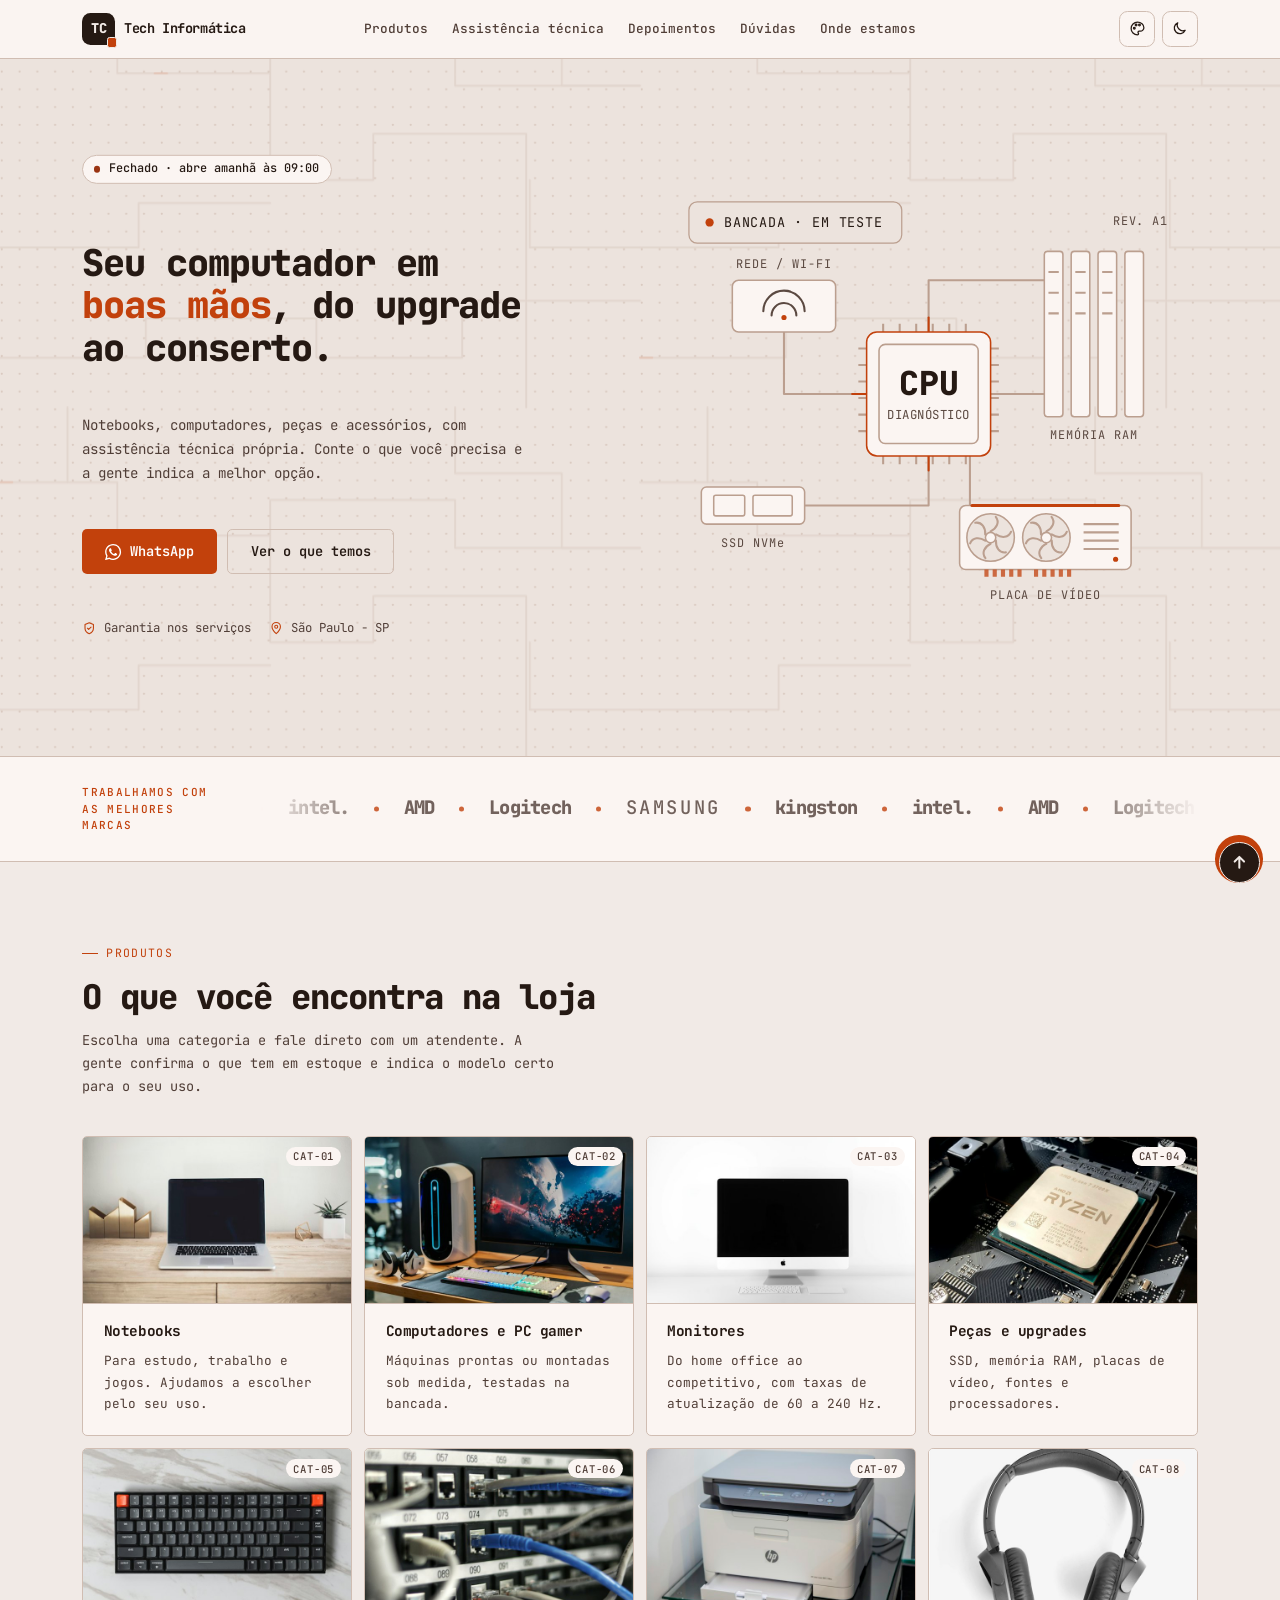
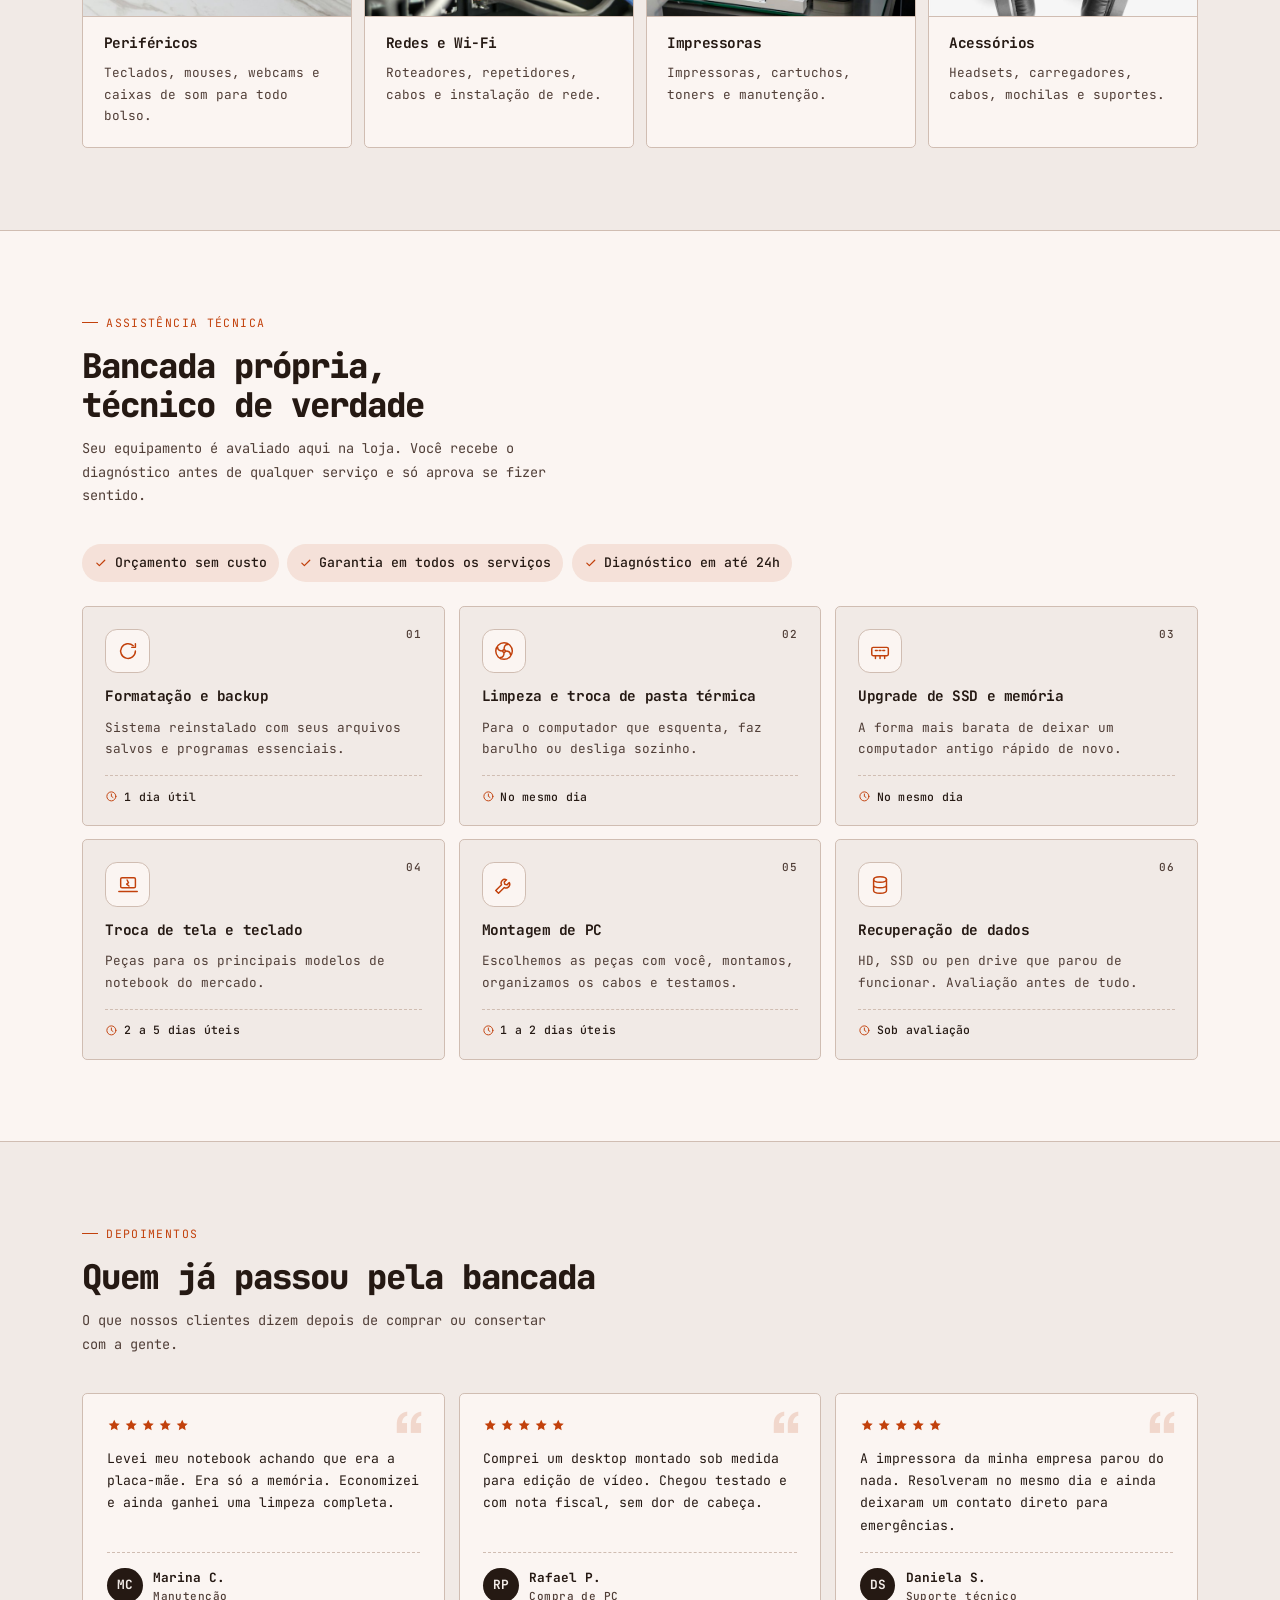
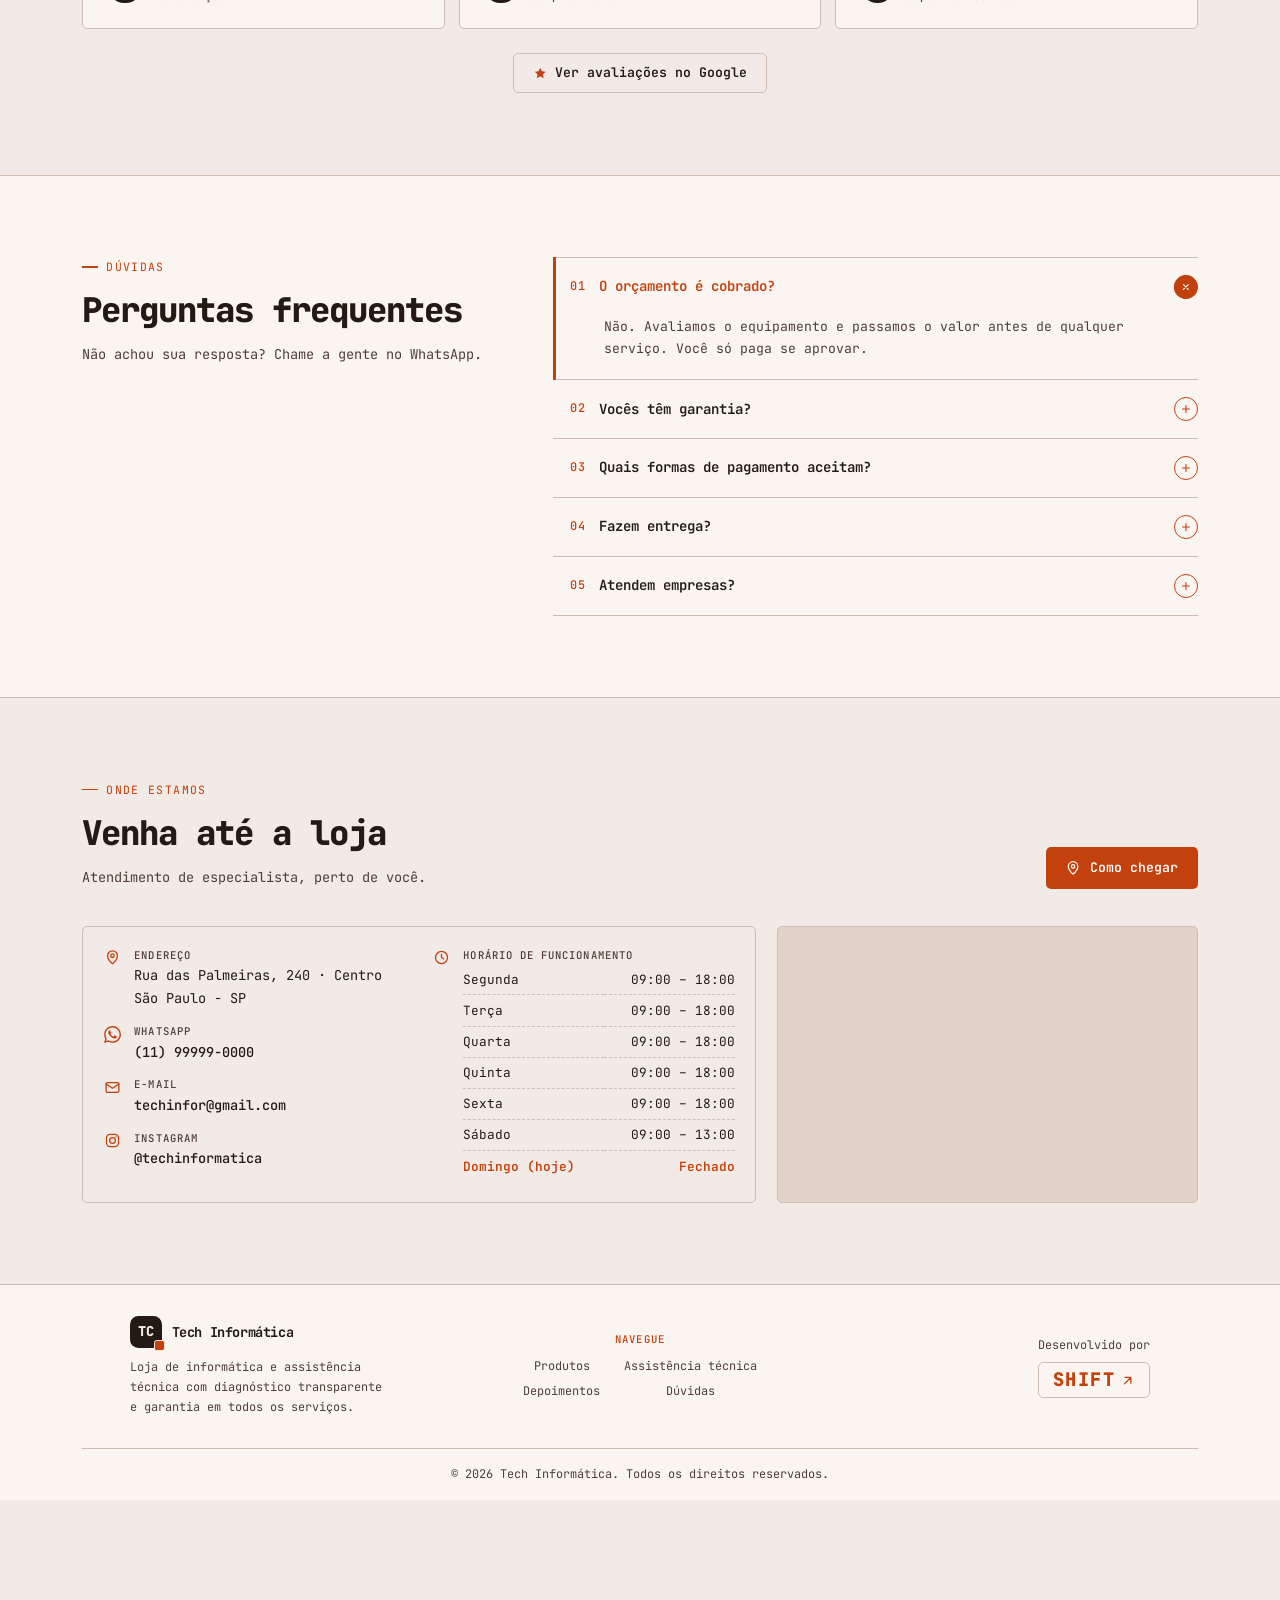
==== index.html @ 6906ec5d "Rodapé: tira o link Onde estamos do Navegue (4 links, 2 por linha) Arquivos na versão ?v=5.  Co-Auth" ====
<!doctype html>
<html lang="pt-BR">
<head>
<meta charset="utf-8">
<meta name="viewport" content="width=device-width,initial-scale=1,viewport-fit=cover">
<title>Tech Informática · Loja e assistência técnica</title>
<meta name="description" content="Loja de informática: notebooks, computadores, periféricos e assistência técnica. Atendimento pelo WhatsApp.">
<!-- Ícone da aba do navegador e da tela inicial do celular -->
<link rel="icon" href="img/exemplos/favicon.svg" type="image/svg+xml">
<link rel="apple-touch-icon" href="img/exemplos/icone-180.png">
<!-- Prévia do link no WhatsApp, Instagram, Facebook etc. (essas plataformas leem só o HTML, sem JavaScript).
     og:url e og:image precisam do endereço completo (https://...): troque pelo domínio de cada cliente. -->
<meta property="og:type" content="website">
<meta property="og:locale" content="pt_BR">
<meta property="og:site_name" content="Tech Informática">
<meta property="og:title" content="Tech Informática · Loja e assistência técnica">
<meta property="og:description" content="Notebooks, computadores, peças e assistência técnica própria. Atendimento pelo WhatsApp.">
<meta property="og:url" content="https://aquilesalves.github.io/infor/">
<meta property="og:image" content="https://aquilesalves.github.io/infor/img/exemplos/compartilhar.jpg">
<meta property="og:image:width" content="1200">
<meta property="og:image:height" content="630">
<meta property="og:image:alt" content="Tech Informática: seu computador em boas mãos, do upgrade ao conserto.">
<meta name="twitter:card" content="summary_large_image">
<link rel="preconnect" href="https://fonts.googleapis.com">
<link rel="preconnect" href="https://fonts.gstatic.com" crossorigin>
<link rel="stylesheet" href="https://fonts.googleapis.com/css2?family=JetBrains+Mono:wght@400;500;600;700;800&display=swap">
<!-- Archivo só para as aspas decorativas dos depoimentos (baixa apenas esse caractere) -->
<link rel="stylesheet" href="https://fonts.googleapis.com/css2?family=Archivo:wght@800&text=%E2%80%9C&display=swap">
<!-- ?v=N: suba o número a cada atualização para o navegador baixar os arquivos novos na hora (sem esperar o cache) -->
<link rel="stylesheet" href="css/estilo.css?v=5">
<!-- Aplica o tema salvo antes de desenhar a página (evita "piscar") -->
<script src="js/tema-inicial.js?v=5"></script>
</head>
<body>

<header class="cabecalho">
  <div class="conteudo">
    <a class="logo" href="#inicio" aria-label="Início">
      <span class="logo-icone" data-loja="sigla">TC</span>
      <span class="logo-nome" data-loja="nome">Tech Informática</span>
    </a>
    <nav class="menu" id="menu" aria-label="Principal">
      <a href="#produtos">Produtos</a>
      <a href="#servicos">Assistência técnica</a>
      <a href="#depoimentos">Depoimentos</a>
      <a href="#duvidas">Dúvidas</a>
      <a href="#loja">Onde estamos</a>
      <!-- No celular, o seletor de cor e o botão de tema vêm para cá (js/script.js) -->
      <div class="menu-aparencia" id="menuAparencia"><small>Aparência</small></div>
    </nav>
    <div class="cabecalho-acoes">
      <div class="cor-seletor" id="seletorCor">
        <button class="botao-icone" id="botaoCor" aria-label="Trocar cor de destaque" aria-expanded="false" aria-controls="menuCor">
          <svg viewBox="0 0 24 24" fill="none" stroke="currentColor" stroke-width="1.8" stroke-linecap="round" stroke-linejoin="round"><path d="M12 3a9 9 0 1 0 0 18c.9 0 1.5-.7 1.5-1.5 0-.4-.2-.8-.4-1.1-.3-.3-.4-.7-.4-1.1 0-.8.7-1.5 1.5-1.5H16a5 5 0 0 0 5-5c0-4.3-4-7.8-9-7.8z"/><circle cx="7.5" cy="11.5" r="1.2"/><circle cx="10" cy="7.2" r="1.2"/><circle cx="14.8" cy="7.2" r="1.2"/></svg>
        </button>
        <div class="cor-menu" id="menuCor" hidden>
          <small>Cor de destaque</small>
          <div class="cor-grade" id="opcoesCor"></div>
        </div>
      </div>
      <button class="botao-icone" id="botaoTema" aria-label="Alternar modo claro/escuro">
        <svg class="icone-lua" viewBox="0 0 24 24" fill="none" stroke="currentColor" stroke-width="1.8" stroke-linecap="round" stroke-linejoin="round"><path d="M20 14.5A8 8 0 0 1 9.5 4a8 8 0 1 0 10.5 10.5z"/></svg>
        <svg class="icone-sol" viewBox="0 0 24 24" fill="none" stroke="currentColor" stroke-width="1.8" stroke-linecap="round"><circle cx="12" cy="12" r="4"/><path d="M12 2v2M12 20v2M4.9 4.9l1.4 1.4M17.7 17.7l1.4 1.4M2 12h2M20 12h2M4.9 19.1l1.4-1.4M17.7 6.3l1.4-1.4"/></svg>
      </button>
      <button class="botao-icone botao-menu" id="botaoMenu" aria-label="Abrir menu" aria-expanded="false" aria-controls="menu">
        <svg viewBox="0 0 24 24" fill="none" stroke="currentColor" stroke-width="1.8" stroke-linecap="round"><path class="linha-menu" d="M4 7h16"/><path class="linha-menu" d="M4 12h16"/><path class="linha-menu" d="M4 17h16"/></svg>
      </button>
    </div>
  </div>
</header>

<main id="inicio">
  <!-- HERO com bancada de teste -->
  <section class="abertura">
    <!-- Fundo da abertura: placa de circuito (pontos + trilhas com pulsos animados) -->
    <svg class="fundo-placa" viewBox="0 0 1440 1040" preserveAspectRatio="xMidYMid slice" aria-hidden="true" focusable="false">
      <defs>
        <pattern id="pontos-fundo" width="20" height="20" patternUnits="userSpaceOnUse"><circle cx="2" cy="2" r="1.2" class="p-ponto"/></pattern>
      </defs>
      <rect width="1440" height="1040" fill="url(#pontos-fundo)" opacity=".38"/>
      <g class="fundo-placa-trilhas">
        <g transform="translate(0 0)">
          <path class="p-trilha" d="M0 84 H132 V144 H304 V104 H512 V158 H720"/>
          <path class="p-trilha" d="M76 0 V84 M304 144 V264 H420 V212 H592 V520"/>
          <path class="p-trilha" d="M0 340 H156 V290 H304 M512 0 V74 H632 V158 H720"/>
          <path class="p-trilha" d="M0 464 H164 V420 H356 V464 H520 V400 H720"/>
          <path class="p-trilha" d="M596 264 V340 H720"/>
          <path class="p-fluxo" d="M0 84 H132 V144 H304"/>
        </g>
        <g transform="translate(720 0)">
          <path class="p-trilha" d="M0 84 H132 V144 H304 V104 H512 V158 H720"/>
          <path class="p-trilha" d="M76 0 V84 M304 144 V264 H420 V212 H592 V520"/>
          <path class="p-trilha" d="M0 340 H156 V290 H304 M512 0 V74 H632 V158 H720"/>
          <path class="p-trilha" d="M0 464 H164 V420 H356 V464 H520 V400 H720"/>
          <path class="p-trilha" d="M596 264 V340 H720"/>
          <path class="p-fluxo atraso2" d="M0 464 H164 V420 H356"/>
        </g>
        <g transform="translate(0 520)">
          <path class="p-trilha" d="M0 84 H132 V144 H304 V104 H512 V158 H720"/>
          <path class="p-trilha" d="M76 0 V84 M304 144 V264 H420 V212 H592 V520"/>
          <path class="p-trilha" d="M0 340 H156 V290 H304 M512 0 V74 H632 V158 H720"/>
          <path class="p-trilha" d="M0 464 H164 V420 H356 V464 H520 V400 H720"/>
          <path class="p-trilha" d="M596 264 V340 H720"/>
          <path class="p-fluxo" d="M0 84 H132 V144 H304"/>
        </g>
        <g transform="translate(720 520)">
          <path class="p-trilha" d="M0 84 H132 V144 H304 V104 H512 V158 H720"/>
          <path class="p-trilha" d="M76 0 V84 M304 144 V264 H420 V212 H592 V520"/>
          <path class="p-trilha" d="M0 340 H156 V290 H304 M512 0 V74 H632 V158 H720"/>
          <path class="p-trilha" d="M0 464 H164 V420 H356 V464 H520 V400 H720"/>
          <path class="p-trilha" d="M596 264 V340 H720"/>
          <path class="p-fluxo atraso2" d="M0 464 H164 V420 H356"/>
        </g>
      </g>
    </svg>
    <div class="conteudo">
      <div class="abertura-conteudo">
        <a class="status" id="status" href="#loja" title="Ver horário de funcionamento"><i></i><span id="statusTexto">Aberto agora</span></a>
        <h1 data-loja-html="titulo">Seu computador em<br><em>boas mãos</em>, do upgrade<br>ao conserto.</h1>
        <p class="abertura-texto" data-loja="subtitulo">Notebooks, computadores, peças e acessórios, com assistência técnica própria.</p>
        <div class="abertura-botoes">
          <a class="botao botao-principal" data-whatsapp href="#" target="_blank" rel="noopener">
            <svg viewBox="0 0 24 24" fill="currentColor" aria-hidden="true"><path d="M17.47 14.38c-.3-.15-1.76-.87-2.03-.97-.27-.1-.47-.15-.67.15-.2.3-.77.97-.94 1.16-.17.2-.35.22-.64.07-.3-.15-1.26-.46-2.39-1.47-.88-.79-1.48-1.76-1.65-2.06-.17-.3-.02-.46.13-.61.13-.13.3-.35.45-.52.15-.17.2-.3.3-.5.1-.2.05-.37-.03-.52-.07-.15-.67-1.61-.92-2.21-.24-.58-.49-.5-.67-.51h-.57c-.2 0-.52.07-.79.37-.27.3-1.04 1.02-1.04 2.48 0 1.46 1.07 2.88 1.21 3.07.15.2 2.1 3.2 5.08 4.49.71.31 1.26.49 1.69.63.71.23 1.36.2 1.87.12.57-.09 1.76-.72 2.01-1.41.25-.69.25-1.29.17-1.41-.07-.12-.27-.2-.57-.35M12.05 21.79h-.01a9.87 9.87 0 0 1-5.03-1.38l-.36-.21-3.74.98 1-3.65-.24-.37a9.86 9.86 0 0 1-1.51-5.26c0-5.45 4.44-9.88 9.89-9.88 2.64 0 5.12 1.03 6.99 2.9a9.83 9.83 0 0 1 2.89 6.99c0 5.45-4.44 9.88-9.88 9.88m8.41-18.3A11.82 11.82 0 0 0 12.05 0C5.5 0 .16 5.34.16 11.89c0 2.1.55 4.14 1.59 5.95L.06 24l6.3-1.65a11.88 11.88 0 0 0 5.68 1.45h.01c6.55 0 11.89-5.34 11.89-11.89a11.82 11.82 0 0 0-3.48-8.41z"/></svg>
            WhatsApp
          </a>
          <a class="botao botao-contorno" href="#produtos">Ver o que temos</a>
        </div>
        <div class="abertura-info">
          <span><svg viewBox="0 0 24 24" fill="none" stroke="currentColor" stroke-width="1.8" stroke-linecap="round" stroke-linejoin="round"><path d="M12 3l7 3v6c0 4.5-3 7.5-7 9-4-1.5-7-4.5-7-9V6z"/><path d="M9 12l2 2 4-4"/></svg>Garantia nos serviços</span>
          <span><svg viewBox="0 0 24 24" fill="none" stroke="currentColor" stroke-width="1.8" stroke-linecap="round" stroke-linejoin="round"><path d="M12 21s-7-6.2-7-11.5A7 7 0 0 1 19 9.5C19 14.8 12 21 12 21z"/><circle cx="12" cy="9.5" r="2.5"/></svg><span data-loja="cidade">São Paulo - SP</span></span>
        </div>
      </div>

      <div class="placa-moldura" aria-hidden="true">
        <svg class="placa" viewBox="0 0 520 440">

          <!-- trilhas -->
          <path class="p-trilha" d="M260 150 V100 H372"/>
          <path class="p-trilha" d="M320 210 H372"/>
          <path class="p-trilha" d="M260 270 V318 H140"/>
          <path class="p-trilha" d="M200 210 H120 V150"/>
          <path class="p-trilha" d="M300 270 V318"/>
          <path class="p-fluxo" d="M260 150 V100 H372"/>
          <path class="p-fluxo atraso2" d="M260 270 V318 H140"/>
          <path class="p-fluxo atraso3" d="M200 210 H120 V150"/>

          <!-- CPU -->
          <g>
            <path class="p-pino" d="M216 150v-8M232 150v-8M248 150v-8M264 150v-8M280 150v-8M296 150v-8M216 270v8M232 270v8M248 270v8M264 270v8M280 270v8M296 270v8M200 166h-8M200 182h-8M200 198h-8M200 214h-8M200 230h-8M200 246h-8M320 166h8M320 182h8M320 198h8M320 214h8M320 230h8M320 246h8"/>
            <rect class="p-cpu" x="200" y="150" width="120" height="120" rx="10"/>
            <rect class="p-peca" x="212" y="162" width="96" height="96" rx="6"/>
            <text class="p-grande" x="260" y="211" text-anchor="middle">CPU</text>
            <text class="p-suave" id="diagnostico" x="260" y="234" text-anchor="middle">DIAGNÓSTICO</text>
          </g>

          <!-- RAM -->
          <g>
            <rect class="p-peca" x="372" y="72" width="18" height="160" rx="3"/>
            <rect class="p-peca" x="398" y="72" width="18" height="160" rx="3"/>
            <rect class="p-peca" x="424" y="72" width="18" height="160" rx="3"/>
            <rect class="p-peca" x="450" y="72" width="18" height="160" rx="3"/>
            <path class="p-pino" d="M376 92h10M376 112h10M376 132h10M402 92h10M402 112h10M402 132h10M428 92h10M428 112h10M428 132h10"/>
            <text class="p-suave" x="420" y="254" text-anchor="middle">MEMÓRIA RAM</text>
          </g>

          <!-- SSD M.2 -->
          <g>
            <rect class="p-peca" x="40" y="300" width="100" height="36" rx="5"/>
            <rect class="p-peca" x="52" y="308" width="30" height="20" rx="2"/>
            <rect class="p-peca" x="90" y="308" width="38" height="20" rx="2"/>
            <text class="p-suave" x="90" y="358" text-anchor="middle">SSD NVMe</text>
          </g>

          <!-- Wi-Fi / rede -->
          <g>
            <rect class="p-peca" x="70" y="100" width="100" height="50" rx="6"/>
            <path class="p-trilha" d="M100 130a20 20 0 0 1 40 0M108 134a12 12 0 0 1 24 0" style="stroke:var(--placa-suave)"/>
            <circle class="p-led" cx="120" cy="136" r="2.5"/>
            <text class="p-suave" x="120" y="88" text-anchor="middle">REDE / WI-FI</text>
          </g>

          <!-- Placa de vídeo: corpo com duas ventoinhas girando, faixa de LED, saídas de ar e contatos -->
          <g>
            <defs>
              <g id="helice" fill="none" stroke="currentColor" stroke-width="2" stroke-linecap="round">
                <path d="M0-6C6-9 9-15 5-20"/><path d="M0-6C6-9 9-15 5-20" transform="rotate(60)"/>
                <path d="M0-6C6-9 9-15 5-20" transform="rotate(120)"/><path d="M0-6C6-9 9-15 5-20" transform="rotate(180)"/>
                <path d="M0-6C6-9 9-15 5-20" transform="rotate(240)"/><path d="M0-6C6-9 9-15 5-20" transform="rotate(300)"/>
              </g>
            </defs>
            <rect class="p-peca" x="290" y="318" width="166" height="62" rx="6"/>
            <path class="p-led-gpu" d="M302 318h142"/>
            <circle class="p-ventoinha" cx="320" cy="349" r="23"/>
            <circle class="p-ventoinha" cx="374" cy="349" r="23"/>
            <g class="p-gira"><use href="#helice" x="320" y="349"/></g>
            <g class="p-gira atraso"><use href="#helice" x="374" y="349"/></g>
            <circle class="p-cubo" cx="320" cy="349" r="5"/>
            <circle class="p-cubo" cx="374" cy="349" r="5"/>
            <path class="p-pino" d="M410 336h34M410 344h34M410 352h34M410 360h34"/>
            <circle class="p-led" cx="441" cy="370" r="2.5"/>
            <path class="p-contato" d="M316 380v7M324 380v7M332 380v7M340 380v7M348 380v7M364 380v7M372 380v7M380 380v7M388 380v7M396 380v7"/>
            <text class="p-suave" x="373" y="408" text-anchor="middle">PLACA DE VÍDEO</text>
          </g>

          <!-- etiqueta -->
          <g>
            <rect class="p-etiqueta" x="28" y="24" width="206" height="40" rx="8"/>
            <circle class="p-led-pisca" cx="48" cy="44" r="4"/>
            <text class="p-texto" x="62" y="48">BANCADA · EM TESTE</text>
          </g>
          <text class="p-suave" x="492" y="46" text-anchor="end">REV. A1</text>
        </svg>
      </div>
    </div>
  </section>

  <!-- MARCAS -->
  <section class="marcas" id="secaoMarcas" aria-label="Marcas">
    <div class="conteudo">
      <span class="marcas-titulo">Trabalhamos com as melhores marcas</span>
      <div class="marcas-trilho"><div class="marcas-lista" id="marcas"></div></div>
    </div>
  </section>

  <!-- PRODUTOS -->
  <section class="secao" id="produtos">
    <div class="conteudo">
      <div class="secao-topo">
        <div>
          <span class="sobretitulo">Produtos</span>
          <h2>O que você encontra na loja</h2>
          <p>Escolha uma categoria e fale direto com um atendente. A gente confirma o que tem em estoque e indica o modelo certo para o seu uso.</p>
        </div>
      </div>
      <div class="categorias" id="listaProdutos"></div>
    </div>
  </section>

  <!-- ASSISTÊNCIA TÉCNICA -->
  <section class="secao faixa" id="servicos">
    <div class="conteudo">
      <div class="secao-topo">
        <div>
          <span class="sobretitulo">Assistência técnica</span>
          <h2>Bancada própria, técnico de verdade</h2>
          <p>Seu equipamento é avaliado aqui na loja. Você recebe o diagnóstico antes de qualquer serviço e só aprova se fizer sentido.</p>
        </div>
      </div>
      <div class="selos" id="selos"></div>
      <div class="servicos-grade" id="listaServicos"></div>
    </div>
  </section>

  <!-- DEPOIMENTOS -->
  <section class="secao" id="depoimentos">
    <div class="conteudo">
      <div class="secao-topo">
        <div>
          <span class="sobretitulo">Depoimentos</span>
          <h2>Quem já passou pela bancada</h2>
          <p>O que nossos clientes dizem depois de comprar ou consertar com a gente.</p>
        </div>
      </div>
      <div class="depoimentos-grade" id="listaDepoimentos"></div>
      <div class="depoimentos-rodape" id="blocoAvaliacoes">
        <a class="botao botao-contorno" id="linkAvaliacoes" href="#" target="_blank" rel="noopener">
          <svg viewBox="0 0 24 24" fill="currentColor" aria-hidden="true"><path d="M12 2.8l2.8 5.9 6.4.8-4.7 4.4 1.2 6.4L12 17.2l-5.7 3.1 1.2-6.4-4.7-4.4 6.4-.8z"/></svg>
          Ver avaliações no Google
        </a>
      </div>
    </div>
  </section>

  <!-- FAQ -->
  <section class="secao faixa" id="duvidas">
    <div class="conteudo perguntas">
      <div class="secao-topo" style="margin:0;align-items:flex-start">
        <div>
          <span class="sobretitulo">Dúvidas</span>
          <h2>Perguntas frequentes</h2>
          <p>Não achou sua resposta? Chame a gente no WhatsApp.</p>
        </div>
      </div>
      <div class="perguntas-lista" id="listaPerguntas"></div>
    </div>
  </section>

  <!-- A LOJA + MAPA -->
  <section class="secao" id="loja">
    <div class="conteudo">
      <div class="secao-topo">
        <div>
          <span class="sobretitulo">Onde estamos</span>
          <h2 data-loja="sobreTitulo">Venha até a loja</h2>
          <p data-loja="sobreTexto"></p>
        </div>
        <div class="loja-botoes">
          <a class="botao botao-principal" id="botaoMapa" href="#" target="_blank" rel="noopener">
            <svg viewBox="0 0 24 24" fill="none" stroke="currentColor" stroke-width="1.8" stroke-linecap="round" stroke-linejoin="round"><path d="M12 21s-7-6.2-7-11.5A7 7 0 0 1 19 9.5C19 14.8 12 21 12 21z"/><circle cx="12" cy="9.5" r="2.5"/></svg>
            Como chegar
          </a>
        </div>
      </div>
      <div class="local-linha">
        <div class="cartao local-cartao">
          <div class="cartao-coluna">
            <div class="info-linha">
              <svg viewBox="0 0 24 24" fill="none" stroke="currentColor" stroke-width="1.8" stroke-linecap="round" stroke-linejoin="round"><path d="M12 21s-7-6.2-7-11.5A7 7 0 0 1 19 9.5C19 14.8 12 21 12 21z"/><circle cx="12" cy="9.5" r="2.5"/></svg>
              <div><small>Endereço</small><span data-loja="endereco"></span><br><span data-loja="cidade"></span></div>
            </div>
            <div class="info-linha">
              <svg viewBox="0 0 24 24" fill="currentColor" aria-hidden="true"><path d="M17.47 14.38c-.3-.15-1.76-.87-2.03-.97-.27-.1-.47-.15-.67.15-.2.3-.77.97-.94 1.16-.17.2-.35.22-.64.07-.3-.15-1.26-.46-2.39-1.47-.88-.79-1.48-1.76-1.65-2.06-.17-.3-.02-.46.13-.61.13-.13.3-.35.45-.52.15-.17.2-.3.3-.5.1-.2.05-.37-.03-.52-.07-.15-.67-1.61-.92-2.21-.24-.58-.49-.5-.67-.51h-.57c-.2 0-.52.07-.79.37-.27.3-1.04 1.02-1.04 2.48 0 1.46 1.07 2.88 1.21 3.07.15.2 2.1 3.2 5.08 4.49.71.31 1.26.49 1.69.63.71.23 1.36.2 1.87.12.57-.09 1.76-.72 2.01-1.41.25-.69.25-1.29.17-1.41-.07-.12-.27-.2-.57-.35M12.05 21.79h-.01a9.87 9.87 0 0 1-5.03-1.38l-.36-.21-3.74.98 1-3.65-.24-.37a9.86 9.86 0 0 1-1.51-5.26c0-5.45 4.44-9.88 9.89-9.88 2.64 0 5.12 1.03 6.99 2.9a9.83 9.83 0 0 1 2.89 6.99c0 5.45-4.44 9.88-9.88 9.88m8.41-18.3A11.82 11.82 0 0 0 12.05 0C5.5 0 .16 5.34.16 11.89c0 2.1.55 4.14 1.59 5.95L.06 24l6.3-1.65a11.88 11.88 0 0 0 5.68 1.45h.01c6.55 0 11.89-5.34 11.89-11.89a11.82 11.82 0 0 0-3.48-8.41z"/></svg>
              <div><small>WhatsApp</small><a data-whatsapp href="#" target="_blank" rel="noopener" data-loja="whatsappExibicao"></a></div>
            </div>
            <div class="info-linha" data-se="email">
              <svg viewBox="0 0 24 24" fill="none" stroke="currentColor" stroke-width="1.8" stroke-linecap="round" stroke-linejoin="round"><rect x="3" y="5" width="18" height="14" rx="2"/><path d="M3 7l9 6 9-6"/></svg>
              <div><small>E-mail</small><a data-email href="#" data-loja="email"></a></div>
            </div>
            <div class="info-linha" data-se="instagram">
              <svg viewBox="0 0 24 24" fill="none" stroke="currentColor" stroke-width="1.8" stroke-linecap="round" stroke-linejoin="round"><rect x="3.5" y="3.5" width="17" height="17" rx="5"/><circle cx="12" cy="12" r="4"/><path d="M17 7h.01"/></svg>
              <div><small>Instagram</small><a data-instagram href="#" target="_blank" rel="noopener" data-loja="instagram"></a></div>
            </div>
          </div>
          <div class="info-linha">
            <svg viewBox="0 0 24 24" fill="none" stroke="currentColor" stroke-width="1.8" stroke-linecap="round" stroke-linejoin="round"><circle cx="12" cy="12" r="8.5"/><path d="M12 7.5V12l3 2"/></svg>
            <div style="min-width:0"><small>Horário de funcionamento</small><table class="horarios" id="horarios"></table></div>
          </div>
        </div>
        <div class="mapa-moldura">
          <iframe id="mapa" loading="lazy" referrerpolicy="no-referrer-when-downgrade" title="Mapa de localização da loja"></iframe>
        </div>
      </div>
    </div>
  </section>
</main>

<!-- RODAPÉ -->
<footer class="rodape">
  <div class="conteudo">
    <!-- Rodapé: marca e frase | links das seções | crédito da agência; embaixo, os direitos centralizados -->
    <div class="rodape-conteudo">
      <div class="rodape-marca">
        <a class="logo" href="#inicio">
          <span class="logo-icone" data-loja="sigla">TC</span>
          <span class="logo-nome" data-loja="nome">Tech Informática</span>
        </a>
        <p class="rodape-frase" data-loja="rodapeTexto"></p>
      </div>
      <nav class="rodape-links" aria-label="Rodapé">
        <h4>Navegue</h4>
        <ul>
          <li><a href="#produtos">Produtos</a></li>
          <li><a href="#servicos">Assistência técnica</a></li>
          <li><a href="#depoimentos">Depoimentos</a></li>
          <li><a href="#duvidas">Dúvidas</a></li>
        </ul>
      </nav>
      <div class="rodape-lado">
        <div class="redes" data-se="facebook">
          <a data-se="facebook" id="linkFacebook" href="#" target="_blank" rel="noopener" aria-label="Facebook"><svg viewBox="0 0 24 24" fill="none" stroke="currentColor" stroke-width="1.7"><path d="M14 9h3V6h-3a4 4 0 0 0-4 4v2H7v3h3v6h3v-6h3l1-3h-4v-2a1 1 0 0 1 1-1z"/></svg></a>
        </div>
        <span id="credito"></span>
      </div>
    </div>
    <p class="rodape-direitos">© <span id="ano">2026</span> <span data-loja="nome">Tech Informática</span>. Todos os direitos reservados.<span id="cnpj"></span></p>
  </div>
</footer>

<div class="flutuantes">
<a class="botao-whatsapp" data-whatsapp href="#" target="_blank" rel="noopener" aria-label="Falar no WhatsApp">
  <svg viewBox="0 0 24 24" fill="currentColor" aria-hidden="true"><path d="M17.47 14.38c-.3-.15-1.76-.87-2.03-.97-.27-.1-.47-.15-.67.15-.2.3-.77.97-.94 1.16-.17.2-.35.22-.64.07-.3-.15-1.26-.46-2.39-1.47-.88-.79-1.48-1.76-1.65-2.06-.17-.3-.02-.46.13-.61.13-.13.3-.35.45-.52.15-.17.2-.3.3-.5.1-.2.05-.37-.03-.52-.07-.15-.67-1.61-.92-2.21-.24-.58-.49-.5-.67-.51h-.57c-.2 0-.52.07-.79.37-.27.3-1.04 1.02-1.04 2.48 0 1.46 1.07 2.88 1.21 3.07.15.2 2.1 3.2 5.08 4.49.71.31 1.26.49 1.69.63.71.23 1.36.2 1.87.12.57-.09 1.76-.72 2.01-1.41.25-.69.25-1.29.17-1.41-.07-.12-.27-.2-.57-.35M12.05 21.79h-.01a9.87 9.87 0 0 1-5.03-1.38l-.36-.21-3.74.98 1-3.65-.24-.37a9.86 9.86 0 0 1-1.51-5.26c0-5.45 4.44-9.88 9.89-9.88 2.64 0 5.12 1.03 6.99 2.9a9.83 9.83 0 0 1 2.89 6.99c0 5.45-4.44 9.88-9.88 9.88m8.41-18.3A11.82 11.82 0 0 0 12.05 0C5.5 0 .16 5.34.16 11.89c0 2.1.55 4.14 1.59 5.95L.06 24l6.3-1.65a11.88 11.88 0 0 0 5.68 1.45h.01c6.55 0 11.89-5.34 11.89-11.89a11.82 11.82 0 0 0-3.48-8.41z"/></svg>
</a>
<button class="botao-topo" id="botaoTopo" aria-label="Voltar ao topo">
  <svg viewBox="0 0 24 24" fill="none" stroke="currentColor" stroke-width="2" stroke-linecap="round" stroke-linejoin="round"><path d="M12 19V5M6 11l6-6 6 6" stroke-width="2.6"/></svg>
</button>
</div>

<!-- Dados da loja (edite este arquivo para cada cliente) e funcionamento da página -->
<script src="js/config.js?v=5"></script>
<script src="js/script.js?v=5"></script>
</body>
</html>
---- css/estilo.css ----
/* Layout: bancada técnica — hero com placa-mãe ilustrada, marcas, catálogo em grade, assistência em cards, depoimentos, FAQ, localização com mapa e rodapé completo */
:root{
  --destaque:#C2410C;
  /* Neutros tingidos pela cor de destaque (nos dois modos): trocar a cor muda o tom do site inteiro */
  --fundo:color-mix(in srgb,var(--destaque) 5%,#F3F3F1);
  --superficie:color-mix(in srgb,var(--destaque) 4%,#FDFDFC);
  --superficie-2:color-mix(in srgb,var(--destaque) 12%,#E6E6E3);
  --texto:color-mix(in srgb,var(--destaque) 10%,#141414);
  --texto-suave:color-mix(in srgb,var(--destaque) 14%,#3E3E3E);
  --linha:color-mix(in srgb,var(--destaque) 15%,#D3D3CF);
  --sobre-destaque:#FFFFFF;
  --destaque-suave:color-mix(in srgb,var(--destaque) 11%,transparent);
  --aberto:#15803D;
  --fechado:#9A3412;
  --placa:color-mix(in srgb,var(--destaque) 7%,#EFEFED);
  --placa-2:var(--superficie);
  --placa-linha:color-mix(in srgb,var(--destaque) 22%,#B9B9B4);
  --placa-texto:var(--texto);
  --placa-suave:color-mix(in srgb,var(--destaque) 14%,#4A4A4A);
  --placa-destaque:var(--destaque);
  /* Uma fonte monoespaçada em todo o site */
  --fonte-mono:"JetBrains Mono",ui-monospace,"SFMono-Regular","Cascadia Code",Menlo,Consolas,monospace;
  --fonte-titulo:var(--fonte-mono);
  --fonte-texto:var(--fonte-mono);
  --raio-p:6px; --raio-m:6px; --raio-g:6px;
  --brilho:rgba(255,255,255,.75);
  color-scheme:light;
}
@media (prefers-color-scheme: dark){
  :root:not([data-tema="claro"]){
    --fundo:color-mix(in srgb,var(--destaque) 2.5%,#0F1012); --superficie:color-mix(in srgb,var(--destaque) 3%,#16171A); --superficie-2:color-mix(in srgb,var(--destaque) 4%,#1E1F23); --texto:color-mix(in srgb,var(--destaque) 3%,#F0F0F0); --texto-suave:color-mix(in srgb,var(--destaque) 6%,#A6A6A6); --linha:color-mix(in srgb,var(--destaque) 8%,#2A2B2F);
    --destaque:#FF8A50; --sobre-destaque:#1B0D04;
    --aberto:#4ADE80; --fechado:#FDBA74;
    --placa:color-mix(in srgb,var(--destaque) 2.5%,#0A0B0D); --placa-2:color-mix(in srgb,var(--destaque) 3.5%,#131416); --placa-linha:color-mix(in srgb,var(--destaque) 12%,#2A2B2F); --placa-texto:var(--texto); --placa-suave:color-mix(in srgb,var(--destaque) 6%,#9C9C9C);
    --brilho:rgba(255,255,255,.22);
    color-scheme:dark;
  }
}
:root[data-tema="escuro"]{
  --fundo:color-mix(in srgb,var(--destaque) 2.5%,#0F1012); --superficie:color-mix(in srgb,var(--destaque) 3%,#16171A); --superficie-2:color-mix(in srgb,var(--destaque) 4%,#1E1F23); --texto:color-mix(in srgb,var(--destaque) 3%,#F0F0F0); --texto-suave:color-mix(in srgb,var(--destaque) 6%,#A6A6A6); --linha:color-mix(in srgb,var(--destaque) 8%,#2A2B2F);
  --destaque:#FF8A50; --sobre-destaque:#1B0D04;
  --aberto:#4ADE80; --fechado:#FDBA74;
  --placa:color-mix(in srgb,var(--destaque) 2.5%,#0A0B0D); --placa-2:color-mix(in srgb,var(--destaque) 3.5%,#131416); --placa-linha:color-mix(in srgb,var(--destaque) 12%,#2A2B2F); --placa-texto:var(--texto); --placa-suave:color-mix(in srgb,var(--destaque) 6%,#9C9C9C);
  --brilho:rgba(255,255,255,.22);
  color-scheme:dark;
}

*{box-sizing:border-box;-webkit-tap-highlight-color:transparent}
/* Troca de tema: uma camada da cor de fundo cobre a tela, o tema troca por baixo e a camada some.
   Só a transparência de um elemento é animada, o que é leve até em computadores mais simples. */
.cortina-tema{position:fixed;inset:0;z-index:100;pointer-events:none;background:var(--fundo);opacity:0;transition:opacity .16s ease;will-change:opacity}
.cortina-tema.visivel{opacity:1}
html{scroll-behavior:smooth;scroll-padding-top:84px}
/* Zoom automático em telas de notebook/monitor menor (o mesmo que dar zoom no navegador):
   85% de 1024px a 1399px de largura, 92% de 1400px a 1599px. Celular, tablet e telas
   grandes ficam em 100%. --zoom é usado onde a conta depende da altura da tela. */
@media (min-width:1024px) and (max-width:1399px){html{zoom:.85;--zoom:.85}}
@media (min-width:1400px) and (max-width:1599px){html{zoom:.92;--zoom:.92}}
/* Letra mais fina só no modo escuro; no claro fica mais cheia e legível */
:root[data-tema="escuro"] body{-webkit-font-smoothing:antialiased}
@media (prefers-color-scheme: dark){:root:not([data-tema="claro"]) body{-webkit-font-smoothing:antialiased}}
body{margin:0;background:var(--fundo);color:var(--texto);font-family:var(--fonte-texto);font-size:16px;line-height:1.7}
a{color:inherit}
h1,h2,h3,h4{font-family:var(--fonte-titulo);line-height:1.15;margin:0;text-wrap:balance;letter-spacing:-.03em}
p{margin:0}
ul{margin:0;padding:0;list-style:none}
svg{display:block}
img{max-width:100%}
[hidden]{display:none!important}
:focus-visible{outline:2px solid var(--destaque);outline-offset:3px;border-radius:4px}

.conteudo{max-width:1440px;margin:0 auto;padding-left:max(clamp(24px,5vw,80px),env(safe-area-inset-left,0px));padding-right:max(clamp(24px,5vw,80px),env(safe-area-inset-right,0px))}

.sobretitulo{font-family:var(--fonte-mono);font-size:13.5px;letter-spacing:.12em;text-transform:uppercase;color:var(--destaque);display:flex;align-items:center;gap:10px}
.sobretitulo::before{content:"";width:18px;height:1.5px;background:currentColor}

/* Botões */
.botao{position:relative;overflow:hidden;isolation:isolate;display:inline-flex;align-items:center;justify-content:center;gap:10px;padding:14px 22px;border-radius:var(--raio-p);font:600 15.5px/1 var(--fonte-texto);text-decoration:none;border:1.5px solid transparent;transition:background-size .35s ease,border-color .25s ease,color .25s ease,filter .15s ease;white-space:nowrap;cursor:pointer}
.botao svg{width:19px;height:19px;flex:none}
.botao-principal{background:var(--destaque);color:var(--sobre-destaque)}
/* Efeito de bancada nos botões (o botão não sai do lugar):
   - cantoneiras de mira aparecem nos quatro cantos
   - o texto se "decodifica" como num terminal (js/script.js)
   - a cor troca num esmaecer suave (sem bloco correndo); no principal o ícone balança, como se estivesse chamando */
.botao::before{content:"";position:absolute;inset:5px;z-index:1;pointer-events:none;--canto:var(--destaque);
  background:
    linear-gradient(var(--canto),var(--canto)) top left/9px 1.5px no-repeat,linear-gradient(var(--canto),var(--canto)) top left/1.5px 9px no-repeat,
    linear-gradient(var(--canto),var(--canto)) top right/9px 1.5px no-repeat,linear-gradient(var(--canto),var(--canto)) top right/1.5px 9px no-repeat,
    linear-gradient(var(--canto),var(--canto)) bottom left/9px 1.5px no-repeat,linear-gradient(var(--canto),var(--canto)) bottom left/1.5px 9px no-repeat,
    linear-gradient(var(--canto),var(--canto)) bottom right/9px 1.5px no-repeat,linear-gradient(var(--canto),var(--canto)) bottom right/1.5px 9px no-repeat;
  opacity:0;transform:scale(1.12);transition:opacity .2s ease,transform .3s cubic-bezier(.34,1.56,.64,1)}
.botao:hover::before,.botao:focus-visible::before{opacity:1;transform:scale(1)}
.botao-principal::before{--canto:var(--sobre-destaque)}
.botao-principal::after{content:"";position:absolute;inset:0;z-index:-1;background:color-mix(in srgb,var(--destaque) 78%,var(--texto));opacity:0;transition:opacity .3s ease;pointer-events:none}
.botao-principal:hover::after{opacity:1}
.botao-principal:hover svg{animation:icone-chamando .6s ease}
.botao-principal:active{filter:brightness(.9)}
@keyframes icone-chamando{20%{transform:rotate(-14deg)}40%{transform:rotate(12deg)}60%{transform:rotate(-8deg)}80%{transform:rotate(4deg)}}
.botao-texto{white-space:pre}
@media (prefers-reduced-motion: reduce){.botao::before,.botao-principal::after{transition:none}.botao-principal:hover svg{animation:none}}
/* Contorno: no hover, o fundo ganha um tom suave da cor de destaque (esmaecendo, sem bloco correndo) */
.botao-contorno{border-color:var(--linha);color:var(--texto);background-color:transparent;transition:background-color .3s ease,border-color .25s ease,color .25s ease}
.botao-contorno:hover{border-color:var(--destaque);color:var(--destaque);background-color:var(--destaque-suave)}
.botao-contorno:active{filter:brightness(.92)}

/* Cabeçalho */
.cabecalho{position:sticky;top:0;z-index:50;background:color-mix(in srgb,var(--superficie) 90%,transparent);backdrop-filter:saturate(1.4) blur(14px);-webkit-backdrop-filter:saturate(1.4) blur(14px);border-bottom:1px solid var(--linha)}
@supports not (background:color-mix(in srgb,red 50%,blue)){.cabecalho{background:var(--superficie)}}
/* Logo à esquerda, menu no centro da página, botões à direita. Se faltar espaço, as laterais
   não encolhem abaixo do próprio conteúdo (o nome da loja não é cortado) e o menu cede um pouco. */
.cabecalho .conteudo{display:grid;grid-template-columns:minmax(max-content,1fr) auto minmax(max-content,1fr);align-items:center;gap:24px;height:68px}
.logo{display:flex;align-items:center;gap:11px;text-decoration:none;min-width:0}
.logo-icone{width:38px;height:38px;border-radius:10px;background:var(--texto);color:var(--fundo);display:grid;place-items:center;font:800 16px/1 var(--fonte-titulo);flex:none;position:relative}
.logo-icone::after{content:"";position:absolute;right:-3px;bottom:-3px;width:10px;height:10px;border-radius:3px;background:var(--destaque);border:2px solid var(--fundo)}
.logo-nome{font:700 16px/1.1 var(--fonte-titulo);letter-spacing:-.03em;white-space:nowrap;overflow:hidden;text-overflow:ellipsis}
.menu{display:flex;gap:4px;justify-self:center}
.menu a{text-decoration:none;font-size:15px;font-weight:500;color:var(--texto-suave);padding:8px 12px;border-radius:8px}
.menu a{transition:color .2s ease,background .2s ease}
.menu a:hover{color:var(--destaque);background:var(--destaque-suave)}
.menu a.ativo{color:var(--destaque);background:var(--destaque-suave)}
.cabecalho-acoes{display:flex;align-items:center;gap:8px;justify-self:end}
.botao-icone{width:42px;height:42px;border-radius:10px;border:1px solid var(--linha);background:var(--superficie);color:var(--texto);display:grid;place-items:center;cursor:pointer;flex:none}
.botao-icone svg{width:20px;height:20px}
.botao-icone{transition:color .2s ease,border-color .2s ease,background .2s ease}
.botao-icone:hover,.botao-icone[aria-expanded="true"]{color:var(--destaque);border-color:var(--destaque);background:var(--destaque-suave)}
.cor-seletor{position:relative}
.cor-menu{position:absolute;top:calc(100% + 10px);right:0;z-index:60;width:220px;padding:14px;background:var(--superficie);border:1px solid var(--linha);border-radius:var(--raio-m)}
.cor-menu small{display:block;font:500 12.5px/1.4 var(--fonte-mono);letter-spacing:.1em;text-transform:uppercase;color:var(--texto-suave);margin-bottom:12px}
.cor-grade{display:grid;grid-template-columns:repeat(4,1fr);gap:10px}
.cor-opcao{width:100%;aspect-ratio:1;padding:0;border-radius:50%;border:3px solid var(--superficie);outline:2px solid transparent;background:var(--cor-clara);cursor:pointer;transition:transform .15s ease}
.cor-opcao:hover{transform:scale(1.08)}
.cor-opcao[aria-pressed="true"]{outline-color:var(--texto)}
:root[data-tema="escuro"] .cor-opcao{background:var(--cor-escura)}
@media (prefers-color-scheme: dark){:root:not([data-tema="claro"]) .cor-opcao{background:var(--cor-escura)}}
.botao-menu{display:none}
.icone-sol{display:none}
:root[data-tema="escuro"] .icone-sol{display:block}
:root[data-tema="escuro"] .icone-lua{display:none}
@media (prefers-color-scheme: dark){
  :root:not([data-tema="claro"]) .icone-sol{display:block}
  :root:not([data-tema="claro"]) .icone-lua{display:none}
}
.menu-aparencia{display:none}
@media (max-width:980px){
  /* Lista do menu: abre e fecha deslizando de cima para baixo (o recorte revela aos poucos) */
  .menu{display:flex;position:absolute;top:100%;left:0;right:0;flex-direction:column;gap:0;background:var(--superficie);border-bottom:1px solid var(--linha);padding:8px max(16px,env(safe-area-inset-right,0px)) 16px max(16px,env(safe-area-inset-left,0px));visibility:hidden;opacity:0;clip-path:inset(0 0 100% 0);transition:clip-path .3s ease,opacity .3s ease,visibility .3s}
  .menu.aberto{visibility:visible;opacity:1;clip-path:inset(0 0 0 0)}
  .menu a{padding:14px 8px;font-size:16px;border-bottom:1px solid var(--linha);border-radius:0}
  .menu a.ativo{box-shadow:inset 3px 0 0 var(--destaque);padding-left:14px}
  .cabecalho .conteudo{grid-template-columns:1fr auto}
  .menu{justify-self:stretch}
  .botao-menu{display:grid}
  /* Ícone de 3 linhas vira um X quando o menu está aberto */
  .linha-menu{transform-box:view-box;transform-origin:12px 12px;transition:transform .3s ease,opacity .2s ease}
  .botao-menu[aria-expanded="true"] .linha-menu:nth-child(1){transform:rotate(45deg) translateY(5px)}
  .botao-menu[aria-expanded="true"] .linha-menu:nth-child(2){opacity:0}
  .botao-menu[aria-expanded="true"] .linha-menu:nth-child(3){transform:rotate(-45deg) translateY(-5px)}
  /* Cor e tema saem do topo e ficam no fim do menu, assim o nome da loja cabe inteiro */
  .menu-aparencia{display:flex;align-items:center;flex-wrap:wrap;gap:8px;padding-top:14px}
  .menu-aparencia small{flex:1;font:500 13px/1.4 var(--fonte-mono);letter-spacing:.1em;text-transform:uppercase;color:var(--texto-suave)}
  .menu-aparencia .cor-seletor:not([hidden]){display:contents} /* botão e paleta viram itens da linha */
  .menu-aparencia .cor-menu{position:static;order:3;flex-basis:100%;width:auto;margin-top:4px}
  .menu-aparencia .cor-grade{grid-template-columns:repeat(4,34px);gap:12px 18px}
}

/* Hero */
/* No computador, a abertura + a faixa de marcas preenchem a primeira tela (até um limite) */
.abertura{--afastar:40px;padding-block:88px 96px;position:relative;overflow:hidden;display:grid;align-items:center;min-height:min(820px,calc(100svh / var(--zoom, 1) - 172px))}
.abertura .conteudo{display:grid;grid-template-columns:1fr 1fr;gap:48px;align-items:center;width:100%;position:relative;z-index:1}
/* Fundo da abertura: a seção inteira vira a placa de circuito (cor da placa, pontos e trilhas
   com pulsos animados). A bancada fica sem painel e sem borda, como parte da mesma placa. */
.abertura{background:var(--placa)}
.fundo-placa{position:absolute;inset:0;width:100%;height:100%;pointer-events:none}
.fundo-placa .p-ponto{fill:var(--placa-linha)}
.fundo-placa .p-trilha{fill:none;stroke:var(--placa-linha);stroke-width:2;stroke-linecap:round;stroke-linejoin:round}
.fundo-placa .p-fluxo{fill:none;stroke:var(--placa-destaque);stroke-width:2;stroke-linecap:round;stroke-linejoin:round;stroke-dasharray:14 220;animation:fluxo 3.6s linear infinite}
.fundo-placa .p-fluxo.atraso2{animation-delay:-1.2s}
.fundo-placa-trilhas{opacity:.2}
:root[data-tema="escuro"] .fundo-placa-trilhas{opacity:.32}
@media (prefers-color-scheme: dark){:root:not([data-tema="claro"]) .fundo-placa-trilhas{opacity:.32}}
/* Os 5 itens (selo, título, texto, botões, informações) ficam com espaços iguais entre si.
   O bloco avança --afastar para cima e para baixo sobre o espaço livre da seção (margens
   negativas), então ele fica mais alto que a bancada sem mudar a altura da seção. */
.abertura-conteudo{min-width:0;display:flex;flex-direction:column;justify-content:space-between;gap:calc(31.5px + var(--afastar) / 2);margin-block:calc(-1 * var(--afastar))}
/* O selo de horário sobe mais um pouco (só visual, não mexe no resto): de 12px a 28px,
   mais em telas altas. */
.abertura-conteudo .status{transform:translateY(calc(-1 * clamp(12px, (100svh - 700px) / 12, 28px)))}
.status{display:inline-flex;align-items:center;gap:10px;align-self:flex-start;cursor:pointer;text-decoration:none;color:inherit;font:500 14px/1 var(--fonte-mono);padding:9px 14px 9px 12px;border-radius:999px;background:var(--superficie);border:1px solid var(--linha)}
.status i{width:8px;height:8px;border-radius:50%;background:var(--aberto);box-shadow:0 0 0 4px color-mix(in srgb,var(--aberto) 20%,transparent)}
.status.fechado i{background:var(--fechado);box-shadow:none}
.status{transition:border-color .2s ease}
.status:hover{border-color:var(--destaque)}
.abertura h1{font-size:clamp(26px,3.4vw,48px);font-weight:800}
.abertura h1 em{font-style:normal;color:var(--destaque)}
.abertura-texto{font-size:clamp(15px,1.3vw,18px);color:var(--texto-suave);max-width:56ch}
.abertura-botoes{display:flex;flex-wrap:wrap;gap:12px}
.abertura .botao{padding:16px 26px;font-size:16px}
.abertura-info{display:flex;flex-wrap:wrap;gap:10px 22px;font-size:14.5px;color:var(--texto-suave)}
.abertura-info span{display:flex;align-items:center;gap:8px}
.abertura-info svg{width:17px;height:17px;color:var(--destaque)}

.placa-moldura{min-width:0;position:relative}
.placa{width:100%;max-width:100%;height:auto}
/* Telas largas: a bancada acompanha a altura do bloco de texto ao lado (mesmo topo e mesma base).
   Abaixo disso a largura da coluna é que limita a bancada, então ela fica no tamanho natural. */
@media (min-width:1340px){
  .abertura .conteudo{align-items:stretch}
  .placa{position:absolute;inset:0;margin:0 0 0 auto;width:auto;height:100%}
}
.placa .p-peca{fill:var(--placa-2);stroke:var(--placa-linha);stroke-width:1.5}
.placa .p-cpu{fill:var(--placa-2);stroke:var(--placa-destaque);stroke-width:1.5}
.placa .p-pino{stroke:var(--placa-linha);stroke-width:2}
.placa .p-trilha{fill:none;stroke:var(--placa-linha);stroke-width:2;stroke-linecap:round;stroke-linejoin:round}
.placa .p-fluxo{fill:none;stroke:var(--placa-destaque);stroke-width:2;stroke-linecap:round;stroke-linejoin:round;stroke-dasharray:14 220;animation:fluxo 3.6s linear infinite}
.placa .p-fluxo.atraso2{animation-delay:-1.2s}.placa .p-fluxo.atraso3{animation-delay:-2.4s}
.placa .p-texto{fill:var(--placa-texto);font-family:var(--fonte-mono);font-size:13px;letter-spacing:.06em}
.placa .p-suave{fill:var(--placa-suave);font-family:var(--fonte-mono);font-size:11.5px;letter-spacing:.08em}
/* Legenda dentro do chip da CPU: menor que as outras, mas legível, e cabe no quadrado interno */
.placa #diagnostico{font-size:12px;letter-spacing:.04em}
.placa .p-grande{fill:var(--placa-texto);font-family:var(--fonte-titulo);font-weight:800;font-size:32px}
.placa .p-etiqueta{fill:var(--placa);stroke:var(--placa-linha);stroke-width:1.2}
.placa .p-led{fill:var(--placa-destaque)}
/* Celular: a bancada fica pequena e as legendas ficariam ilegíveis; mostra só o desenho */
@media (max-width:620px){.placa .p-suave{display:none}.placa-moldura{margin-inline:-12px}}
/* Placa de vídeo */
.placa .p-ventoinha{fill:var(--placa);stroke:var(--placa-linha);stroke-width:1.5}
/* Hélices: a cor vai por currentColor, porque alguns navegadores (Safari/Firefox) não aplicam o CSS dentro do <use> */
.placa .p-gira{color:var(--placa-linha)}
.placa .p-cubo{fill:var(--placa-2);stroke:var(--placa-linha);stroke-width:1.5}
.placa .p-led-gpu{stroke:var(--placa-destaque);stroke-width:3;stroke-linecap:round;animation:pisca 2s ease-in-out infinite}
.placa .p-contato{stroke:var(--placa-destaque);stroke-width:4;opacity:.75}
.placa .p-gira{transform-box:fill-box;transform-origin:center;animation:gira 2.4s linear infinite}
.placa .p-gira.atraso{animation-duration:2.9s}
@keyframes gira{to{transform:rotate(360deg)}}
@media (prefers-reduced-motion: reduce){.placa .p-gira,.placa .p-led-gpu{animation:none}}
.placa .p-led-pisca{fill:var(--placa-destaque);animation:pisca 2s ease-in-out infinite}
@keyframes fluxo{from{stroke-dashoffset:234}to{stroke-dashoffset:0}}
@keyframes pisca{0%,100%{opacity:1}50%{opacity:.25}}
@media (max-width:900px){.abertura .conteudo{grid-template-columns:1fr;gap:40px}.abertura{--afastar:16px;padding-block:40px 64px;min-height:0}.abertura-conteudo .status{transform:translateY(-4px);align-self:center}}
/* Celular: os dois botões da abertura lado a lado */
@media (max-width:600px){
  .abertura{padding-bottom:28px} /* menos vazio embaixo da bancada */
  .abertura-botoes{flex-wrap:nowrap;gap:12px}
  .abertura .botao{flex:1 1 0;min-width:0;padding:14px 6px;gap:8px;font-size:15.5px} /* mesmo tamanho de letra do "Como chegar" */
  .abertura .botao svg{width:18px;height:18px}
  .status{font-size:clamp(11px,3.4vw,13px);white-space:nowrap}
}
/* Telas bem estreitas: letras um pouco mais juntas para "Ver o que temos" caber sem diminuir a letra */
@media (max-width:374px){.abertura .botao{padding-inline:4px;letter-spacing:-.03em}}
@media (max-width:340px){.abertura .botao{font-size:14px}}


/* Marcas */
.marcas{background:var(--superficie);border-block:1px solid var(--linha)}
.marcas .conteudo{display:flex;align-items:center;gap:16px 40px;padding-block:32px}
.marcas-titulo{font:500 13px/1.5 var(--fonte-mono);letter-spacing:.12em;text-transform:uppercase;color:var(--destaque);max-width:170px;flex:none}
.marcas-trilho{flex:1;min-width:0;overflow:hidden;-webkit-mask-image:linear-gradient(90deg,transparent,#000 12%,#000 88%,transparent);mask-image:linear-gradient(90deg,transparent,#000 12%,#000 88%,transparent)}
.marcas-lista{display:flex;align-items:center;width:max-content;animation:carrossel var(--duracao,30s) linear infinite}
.marca{flex:none;padding-inline:32px;font:800 22px/1 var(--fonte-titulo);letter-spacing:-.04em;color:var(--texto-suave);opacity:.8;white-space:nowrap}
.marca{position:relative}
.marca::before{content:"";position:absolute;left:-3px;top:50%;width:6px;height:6px;border-radius:50%;background:var(--destaque);transform:translateY(-50%)}
.marca.fino{font-weight:500;letter-spacing:.14em}
@keyframes carrossel{from{transform:translateX(0)}to{transform:translateX(-50%)}}
@media (max-width:760px){.marcas .conteudo{flex-direction:column;align-items:stretch}.marcas-trilho{width:100%}.marca{font-size:19px;padding-inline:22px}}

/* Seções */
.secao{padding-block:96px}
.faixa{background:var(--superficie);border-block:1px solid var(--linha)}
.secao-topo{display:flex;flex-wrap:wrap;justify-content:space-between;align-items:flex-end;gap:20px 40px;margin-bottom:44px}
.secao-topo > div{display:flex;flex-direction:column;gap:16px;max-width:640px;min-width:0}
.secao-topo h2{font-size:clamp(26px,3.4vw,40px);font-weight:800}
.secao-topo p{color:var(--texto-suave);font-size:16px;max-width:60ch}
@media (max-width:720px){.secao{padding-block:68px}.secao-topo{margin-bottom:32px}}

/* Produtos */
.categorias{display:grid;grid-template-columns:repeat(4,1fr);gap:14px}
@media (max-width:1020px){.categorias{grid-template-columns:repeat(2,1fr)}}
@media (max-width:520px){.categorias{grid-template-columns:1fr}}
.categoria{position:relative;display:flex;flex-direction:column;gap:12px;padding:24px;background:var(--superficie);border:1px solid var(--linha);border-radius:var(--raio-m);text-decoration:none;transition:border-color .25s ease,background-color .25s ease;min-width:0}
.categoria:hover{border-color:var(--destaque)}
/* Hover dos cards (sem sair do lugar): fundo ganha um leve tom da cor de destaque e o título acende */
.categoria h3,.servico h3{transition:color .25s ease}
:is(.categoria,.servico,.depoimento):hover{background-color:color-mix(in srgb,var(--destaque) 5%,var(--superficie))}
:is(.categoria,.servico):hover h3{color:var(--destaque)}
.categoria-codigo{transition:background-color .25s ease,color .25s ease}
.categoria:hover .categoria-codigo{color:var(--destaque)}
.categoria.com-foto:hover .categoria-codigo{background:var(--destaque);color:var(--sobre-destaque)}
.categoria-icone{transition:background-color .25s ease,color .25s ease}
.categoria:hover .categoria-icone{background:var(--destaque);color:var(--sobre-destaque)}
/* Card com foto (produto.foto): a foto ocupa o topo do card no lugar do ícone */
.categoria.com-foto{overflow:hidden}
.categoria-foto{display:block;width:calc(100% + 48px);max-width:none;margin:-24px -24px 4px;aspect-ratio:16/10;object-fit:cover;border-bottom:1px solid var(--linha)}
.categoria.com-foto .categoria-codigo{top:12px;right:12px;padding:5px 8px;border-radius:999px;background:var(--superficie)}
/* Modo escuro: fotos um pouco mais escuras para não ofuscar */
:root[data-tema="escuro"] .categoria-foto{filter:brightness(.85)}
@media (prefers-color-scheme: dark){:root:not([data-tema="claro"]) .categoria-foto{filter:brightness(.85)}}
.categoria-icone{width:48px;height:48px;border-radius:12px;background:var(--destaque-suave);color:var(--destaque);display:grid;place-items:center}
.categoria-icone svg{width:26px;height:26px}
.categoria-codigo{position:absolute;top:22px;right:22px;font:500 12.5px/1 var(--fonte-mono);color:var(--texto-suave);letter-spacing:.08em}
.categoria h3{font-size:17px;font-weight:700;margin-top:6px}
.categoria p{color:var(--texto-suave);font-size:15px;flex:1}

/* Assistência técnica */
.selos{display:flex;flex-wrap:wrap;gap:10px;margin-bottom:28px}
.selos span{display:inline-flex;align-items:center;gap:8px;padding:9px 14px;border-radius:999px;background:var(--destaque-suave);color:var(--texto);font-size:15.5px;font-weight:500}
.selos svg{width:16px;height:16px;color:var(--destaque)}
/* Hover: fundo um pouco mais forte e o ✓ é traçado de novo, como se estivesse sendo marcado */
.selos span{transition:background .25s ease}
.selos span:hover{background:color-mix(in srgb,var(--destaque) 20%,transparent)}
.selos svg path{stroke-dasharray:24;stroke-dashoffset:0}
.selos span:hover svg path{animation:marcar .5s ease}
@keyframes marcar{from{stroke-dashoffset:24}to{stroke-dashoffset:0}}
/* Reflexo de luz atravessando os selos (horário da abertura e garantias da assistência).
   Todos com a mesma animação e sem atraso: começam e terminam a passada juntos. */
.status,.selos span{position:relative;overflow:hidden;isolation:isolate} /* isolation: o reflexo (z-index:-1) passa atrás do texto e na frente do fundo */
.status::after,.selos span::after{content:"";position:absolute;top:0;bottom:0;left:0;width:12%;background:linear-gradient(100deg,transparent,var(--brilho),transparent);transform:translateX(-150%) skewX(-20deg);animation:brilho-selo 6s ease-in-out infinite;pointer-events:none;z-index:-1}
@keyframes brilho-selo{0%{transform:translateX(-150%) skewX(-20deg)}40%,100%{transform:translateX(1000%) skewX(-20deg)}}
.servicos-grade{display:grid;grid-template-columns:repeat(3,1fr);gap:16px}
@media (max-width:1020px){.servicos-grade{grid-template-columns:repeat(2,1fr)}}
@media (max-width:620px){.servicos-grade{grid-template-columns:1fr}}
.servico{position:relative;display:flex;flex-direction:column;gap:14px;padding:26px;background:var(--fundo);border:1px solid var(--linha);border-radius:var(--raio-g);overflow:hidden;min-width:0;transition:border-color .25s ease,background-color .25s ease}
.servico::before{content:"";position:absolute;inset:0 0 auto;height:3px;background:var(--destaque);transform:scaleX(0);transform-origin:left;transition:transform .3s ease}
.servico:hover{border-color:color-mix(in srgb,var(--destaque) 45%,var(--linha))}
.servico:hover::before{transform:scaleX(1)}
.servico-topo{display:flex;justify-content:space-between;align-items:flex-start}
.servico-icone{width:52px;height:52px;border-radius:14px;background:var(--superficie);border:1px solid var(--linha);color:var(--destaque);display:grid;place-items:center;transition:background .2s ease,color .2s ease,border-color .2s ease}
.servico-icone svg{width:26px;height:26px}
.servico:hover .servico-icone{background:var(--destaque);color:var(--sobre-destaque);border-color:var(--destaque)}
.servico:hover .servico-numero{color:var(--destaque)}
.servico-numero{font:500 13px/1 var(--fonte-mono);color:var(--texto-suave);letter-spacing:.08em}
.servico h3{font-size:17px;font-weight:700;margin-top:4px}
.servico p{color:var(--texto-suave);font-size:15px;flex:1}
.servico-rodape{display:flex;flex-wrap:wrap;justify-content:space-between;align-items:center;gap:10px;padding-top:16px;margin-top:4px;border-top:1px dashed var(--linha)}
.servico-prazo{display:inline-flex;align-items:center;gap:7px;font:500 13.5px/1 var(--fonte-mono);color:var(--texto);letter-spacing:.02em}
.servico-prazo svg{width:15px;height:15px;color:var(--destaque)}

/* Como funciona */

/* Depoimentos */
.depoimentos-rodape{display:flex;justify-content:center;margin-top:28px}
/* Estrela igual às das avaliações dos depoimentos */
.depoimentos-rodape svg{width:17px;height:17px;color:var(--destaque)}
.depoimentos-grade{display:grid;grid-template-columns:repeat(3,1fr);gap:16px}
@media (max-width:900px){.depoimentos-grade{grid-template-columns:1fr}}
.depoimento{position:relative;display:flex;flex-direction:column;gap:18px;padding:28px;background:var(--superficie);border:1px solid var(--linha);border-radius:var(--raio-g);min-width:0;transition:border-color .25s ease,background-color .25s ease}
.depoimento:hover{border-color:var(--destaque)}
/* Depoimento: as aspas ganham força e descem um pouco; o avatar ganha a cor de destaque */
.depoimento::after{transition:opacity .3s ease,transform .3s ease}
.depoimento:hover::after{opacity:.4;transform:translateY(4px)}
.avatar{transition:background-color .25s ease,color .25s ease}
.depoimento:hover .avatar{background:var(--destaque);color:var(--sobre-destaque)}
.depoimento::after{content:"\201C";position:absolute;top:10px;right:22px;font:800 76px/1 "Archivo","Arial Black",sans-serif;color:var(--destaque);opacity:.16}
.estrelas{display:flex;gap:3px;color:var(--destaque)}
.estrelas svg{width:17px;height:17px}
.estrelas .vazia{color:var(--linha)}
.depoimento blockquote{margin:0;font-size:15.5px;line-height:1.7;color:var(--texto);flex:1}
/* Celular: produtos, serviços e depoimentos viram slide (um card por vez, arrasta para o lado) */
.slide-pontos{display:none}
@media (max-width:620px){
  .categorias,.servicos-grade,.depoimentos-grade{grid-template-columns:none;grid-auto-flow:column;grid-auto-columns:100%;gap:12px;overflow-x:auto;scroll-snap-type:x mandatory;overscroll-behavior-x:contain;scrollbar-width:none;margin-inline:calc(-1 * clamp(24px,5vw,80px));padding-inline:clamp(24px,5vw,80px);scroll-padding-inline:clamp(24px,5vw,80px)}
  :is(.categorias,.servicos-grade,.depoimentos-grade)::-webkit-scrollbar{display:none}
  :is(.categorias,.servicos-grade,.depoimentos-grade)>*{scroll-snap-align:start;scroll-snap-stop:always}
  .slide-pontos{display:flex;justify-content:center;gap:4px;margin-top:14px}
  .slide-pontos button{width:24px;height:24px;padding:0;border:0;background:none;display:grid;place-items:center;cursor:pointer}
  .slide-pontos button::before{content:"";width:8px;height:8px;border-radius:999px;background:var(--linha);transition:width .25s ease,background .25s ease}
  .slide-pontos button[aria-current="true"]::before{width:22px;background:var(--destaque)}
}
.autor{display:flex;align-items:center;gap:12px;padding-top:16px;border-top:1px dashed var(--linha)}
.avatar{width:42px;height:42px;border-radius:50%;background:var(--texto);color:var(--fundo);display:grid;place-items:center;font:700 15px/1 var(--fonte-titulo);flex:none}
.autor strong{display:block;font-size:15px}
.autor div span{display:block;font:500 13px/1.4 var(--fonte-mono);color:var(--texto-suave);letter-spacing:.04em}

/* FAQ */
.perguntas{display:grid;grid-template-columns:.8fr 1.2fr;gap:48px}
.perguntas-lista{display:flex;flex-direction:column;border-top:1px solid var(--linha);min-width:0}
.pergunta{position:relative;padding-left:20px;border-bottom:1px solid var(--linha)}
.pergunta::before{content:"";position:absolute;left:0;top:-1px;bottom:-1px;width:3px;background:var(--destaque);transform:scaleY(0);transform-origin:top;transition:transform .45s ease}
.pergunta.aberto::before{transform:scaleY(1)}
.pergunta-numero{flex:none;font:500 14px/1 var(--fonte-mono);color:var(--destaque);letter-spacing:.06em}
.pergunta-texto{flex:1;transition:color .45s ease}
.pergunta-botao:hover .pergunta-texto,.pergunta.aberto .pergunta-texto{color:var(--destaque)}
.pergunta-botao{all:unset;box-sizing:border-box;width:100%;cursor:pointer;display:flex;justify-content:flex-start;gap:16px;align-items:center;padding:20px 0;font:600 16.5px/1.4 var(--fonte-texto);color:var(--texto)}
.pergunta-botao:focus-visible{outline:2px solid var(--destaque);outline-offset:3px;border-radius:4px}
.pergunta-botao span.mais{flex:none;width:28px;height:28px;border-radius:50%;border:1px solid var(--destaque);color:var(--destaque);display:grid;place-items:center;transition:transform .45s ease,background .45s ease,color .45s ease,border-color .45s ease}
.pergunta-botao span.mais svg{width:14px;height:14px}
.pergunta.aberto span.mais{transform:rotate(45deg);background:var(--destaque);color:var(--sobre-destaque);border-color:var(--destaque)}
.pergunta-resposta{display:grid;grid-template-rows:0fr;opacity:0;transition:grid-template-rows .45s ease,opacity .45s ease}
.pergunta.aberto .pergunta-resposta{grid-template-rows:1fr;opacity:1}
.pergunta-resposta > div{overflow:hidden}
.pergunta-resposta p{padding:0 48px 22px 40px;color:var(--texto-suave);font-size:15.5px}
@media (max-width:860px){.perguntas{grid-template-columns:1fr;gap:28px}.pergunta-resposta p{padding-right:0}}

/* A loja + localização */
.loja-botoes{display:flex;flex-wrap:wrap;gap:12px}
.secao-topo > .loja-botoes{flex-direction:row;align-items:center;max-width:none}
@media (min-width:720px){.loja-botoes{flex-shrink:0}}
.cartao{background:var(--fundo);border:1px solid var(--linha);border-radius:var(--raio-g);padding:24px;display:flex;flex-direction:column;gap:16px;min-width:0}
.info-linha{display:grid;grid-template-columns:22px 1fr;gap:14px;align-items:start}
.info-linha svg{width:20px;height:20px;color:var(--destaque);margin-top:2px}
.info-linha small{display:block;font:500 12.5px/1.4 var(--fonte-mono);letter-spacing:.1em;text-transform:uppercase;color:var(--texto-suave);margin-bottom:2px}
.info-linha a{text-decoration:none;font-weight:500;overflow-wrap:anywhere}
.info-linha a:hover{color:var(--destaque)}
.horarios{width:100%;border-collapse:collapse;font-size:15px;font-variant-numeric:tabular-nums}
.horarios td{padding:5px 0;border-bottom:1px dashed var(--linha)}
.horarios td:last-child{text-align:right;font-family:var(--fonte-mono);font-size:15px}
.horarios tr:last-child td{border-bottom:0}
.horarios tr.hoje td{color:var(--destaque);font-weight:600}
.local-linha{display:grid;grid-template-columns:minmax(0,1.6fr) minmax(0,1fr);gap:24px;align-items:stretch}
.local-cartao{display:grid;grid-template-columns:minmax(0,1fr) minmax(0,1fr);gap:20px 32px;align-items:start}
.cartao-coluna{display:flex;flex-direction:column;gap:16px;min-width:0}
.mapa-moldura{border:1px solid var(--linha);border-radius:var(--raio-g);overflow:hidden;min-height:300px;background:var(--superficie-2)}
.mapa-moldura iframe{display:block;width:100%;height:100%;min-height:300px;border:0}
@media (max-width:1020px){.local-linha{grid-template-columns:1fr}.mapa-moldura,.mapa-moldura iframe{min-height:260px}}
@media (max-width:600px){.local-cartao{grid-template-columns:1fr}}

/* Rodapé */
/* Rodapé: dois blocos lado a lado e centralizados (marca e frase | crédito da agência); embaixo, os direitos */
.rodape{background:var(--superficie);border-top:1px solid var(--linha);font-size:15px;color:var(--texto-suave)}
/* Marca na esquerda, Navegue no meio da tela e crédito na direita (as colunas laterais têm a mesma largura) */
.rodape-conteudo{display:grid;grid-template-columns:minmax(0,1fr) auto minmax(0,1fr);align-items:center;gap:40px;padding-block:36px;font-size:14px}
.rodape-marca{display:flex;flex-direction:column;align-items:flex-start;gap:10px;min-width:0;justify-self:start}
.rodape-marca .logo{color:var(--texto)}
.rodape-frase{max-width:400px;text-wrap:balance}
.rodape-lado{display:flex;flex-direction:column;align-items:center;gap:12px;justify-self:end}
/* Links das seções: duas colunas curtas, entre a marca e o crédito */
.rodape-links{display:flex;flex-direction:column;align-items:center;text-align:center}
.rodape-links h4{font:500 12.5px/1.4 var(--fonte-mono);letter-spacing:.12em;text-transform:uppercase;color:var(--destaque);margin-bottom:10px}
.rodape-links ul{display:grid;grid-template-columns:repeat(2,auto);gap:6px 28px;list-style:none;margin:0;padding:0;text-align:center}
.rodape-links li:last-child:nth-child(odd){grid-column:1/-1} /* número ímpar de links: o último fica centralizado sozinho */
.rodape-links a{color:var(--texto-suave);white-space:nowrap;transition:color .2s ease}
.rodape-links a:hover{color:var(--destaque)}
/* Notebook menor: margem dos dois lados (o crédito fica longe dos botões flutuantes e o Navegue continua no meio) */
@media (min-width:1024px) and (max-width:1299px){.rodape-conteudo{padding-inline:56px;gap:28px}.rodape-frase{max-width:300px}}
.rodape-direitos{font-size:14px;text-align:center;padding-block:18px calc(18px + env(safe-area-inset-bottom,0px));border-top:1px solid var(--linha)}
.redes{display:flex;gap:10px}
.redes a{width:40px;height:40px;border-radius:10px;border:1px solid var(--linha);display:grid;place-items:center;color:var(--texto);transition:color .2s ease,border-color .2s ease}
.redes a:hover{color:var(--destaque);border-color:var(--destaque)}
.redes svg{width:18px;height:18px}
.rodape a{text-decoration:none}
/* Crédito da agência: ao lado do copyright, separado por um traço; no celular desce para baixo */
#credito{display:flex;flex-direction:column;align-items:center;gap:8px;font-size:14px;color:var(--texto-suave);white-space:nowrap}
#credito a{display:inline-flex;align-items:center;gap:6px;padding:9px 16px;border:1px solid var(--linha);border-radius:var(--raio-p);background:var(--superficie);font:800 22px/1 var(--fonte-titulo);letter-spacing:.08em;color:var(--destaque);transition:border-color .2s ease,background .2s ease,color .2s ease}
#credito a:hover{border-color:var(--destaque);background:var(--destaque);color:var(--sobre-destaque)}
#credito svg{width:18px;height:18px}

/* Botão flutuante */
.flutuantes{position:fixed;z-index:70;right:calc(20px + env(safe-area-inset-right,0px));bottom:calc(20px + env(safe-area-inset-bottom,0px));display:flex;flex-direction:column;align-items:center}
.botao-whatsapp{display:grid;place-items:center;width:56px;height:56px;border-radius:50%;background:var(--destaque);color:var(--sobre-destaque);text-decoration:none;transition:transform .15s ease}
.botao-whatsapp svg{width:28px;height:28px}
/* Voltar ao topo: escondido, fica encolhido e sem ocupar espaço (margem negativa); ao aparecer,
   cresce redondo a partir do centro enquanto o WhatsApp sobe para dar espaço */
.botao-topo{width:48px;height:48px;margin-top:-48px;border:2px solid var(--fundo);border-radius:50%;background:var(--texto);color:var(--fundo);display:grid;place-items:center;cursor:pointer;padding:0;opacity:0;visibility:hidden;transform:scale(.3);transition:margin-top .35s ease,transform .35s cubic-bezier(.34,1.56,.64,1),opacity .25s ease,visibility .35s,background .2s ease,color .2s ease}
.botao-topo.visivel{margin-top:10px;opacity:1;visibility:visible;transform:scale(1)}
.botao-topo:hover{background:var(--destaque);color:var(--sobre-destaque)}
.botao-topo:hover svg{animation:seta-sobe .6s ease}
@keyframes seta-sobe{0%,100%{transform:translateY(0)}40%{transform:translateY(-5px)}60%{transform:translateY(-3px)}}
.botao-topo svg{width:22px;height:22px}
/* Celular e tablet: tudo empilhado e centralizado */
@media (max-width:1023px){
  /* Tudo centralizado; os direitos vêm antes do crédito, que é estreito e fica embaixo, livre dos botões flutuantes */
  .rodape .conteudo{display:flex;flex-direction:column;align-items:center;text-align:center}
  .rodape-conteudo{display:contents}
  .rodape-marca{order:1;align-items:center;padding:36px 0 0}
  .rodape-links{order:2;padding:24px 0 0;border-left:0}
  .rodape-direitos{order:3;max-width:250px;border-top:0;padding-block:22px}
  .rodape-lado{order:4;padding:0 0 calc(50px + env(safe-area-inset-bottom,0px));border-left:0}
}
/* Celular: sem a frase; logo e crédito lado a lado, separados por uma linha, e os direitos embaixo */
@media (max-width:620px){
  .rodape-frase{display:none}
  .rodape .conteudo{display:block}
  .rodape-conteudo{display:grid;grid-template-columns:auto auto;grid-template-areas:"marca lado" "links links";justify-content:center;align-items:center;gap:0;padding-block:28px 22px;border-bottom:1px solid var(--linha)}
  .rodape-marca{grid-area:marca}.rodape-lado{grid-area:lado}
  .rodape-links{grid-area:links;margin-top:20px;padding:18px 0 0;border-top:1px solid var(--linha)}
  .rodape-links ul{gap:8px 28px}
  .rodape-marca{padding:0 18px 0 0;align-items:flex-start;text-align:left}
  .rodape-marca .logo-nome{white-space:normal;line-height:1.25}
  .rodape-lado{padding:0 0 0 18px;border-left:1px solid var(--linha)}
  #credito a{font-size:18px;padding:7px 12px}
  /* Direitos alinhados à esquerda: ficam longe dos botões flutuantes, que ficam à direita */
  .rodape-direitos{font-size:13px;max-width:none;margin:0;text-align:left;padding:16px 0 calc(84px + env(safe-area-inset-bottom,0px));border-top:0}
  .rodape-direitos{width:min(100%,232px)}
}

@media (prefers-reduced-motion:reduce){
  *{animation:none!important;transition:none!important}
  html{scroll-behavior:auto}
}
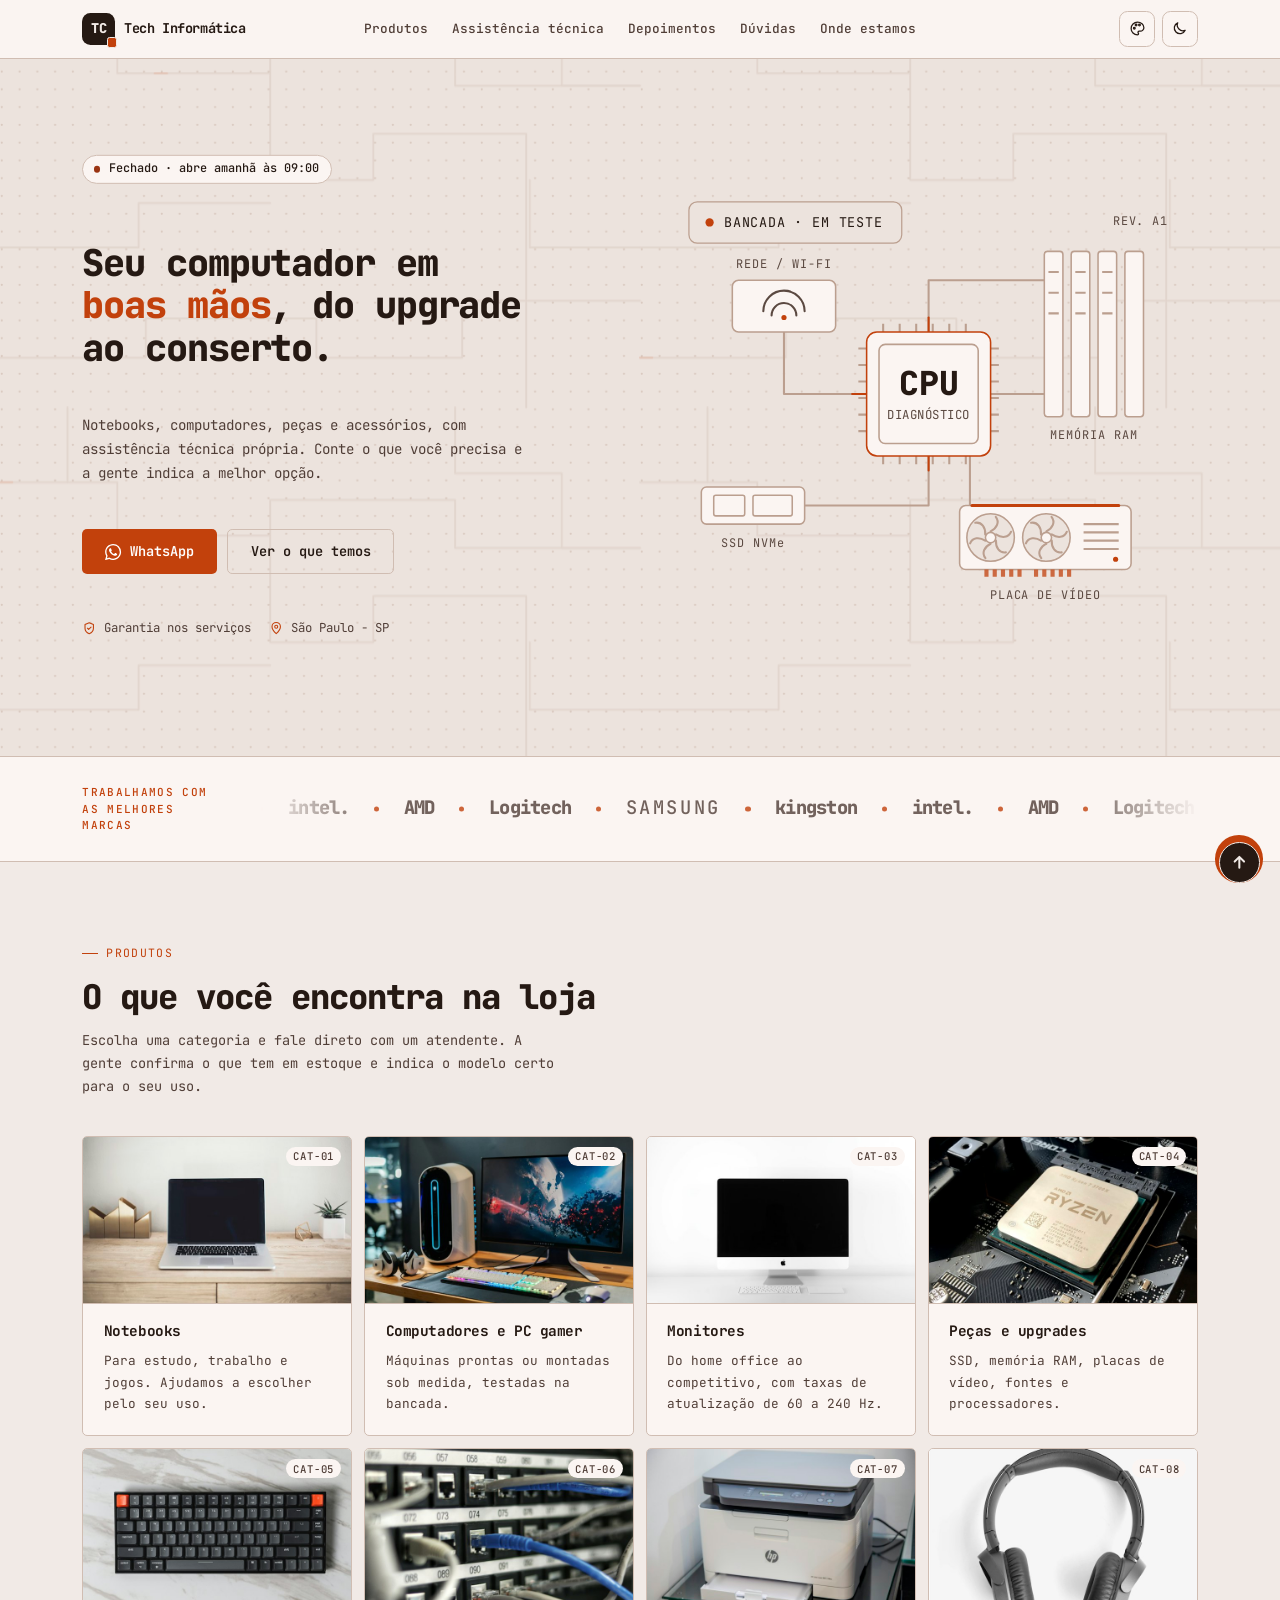
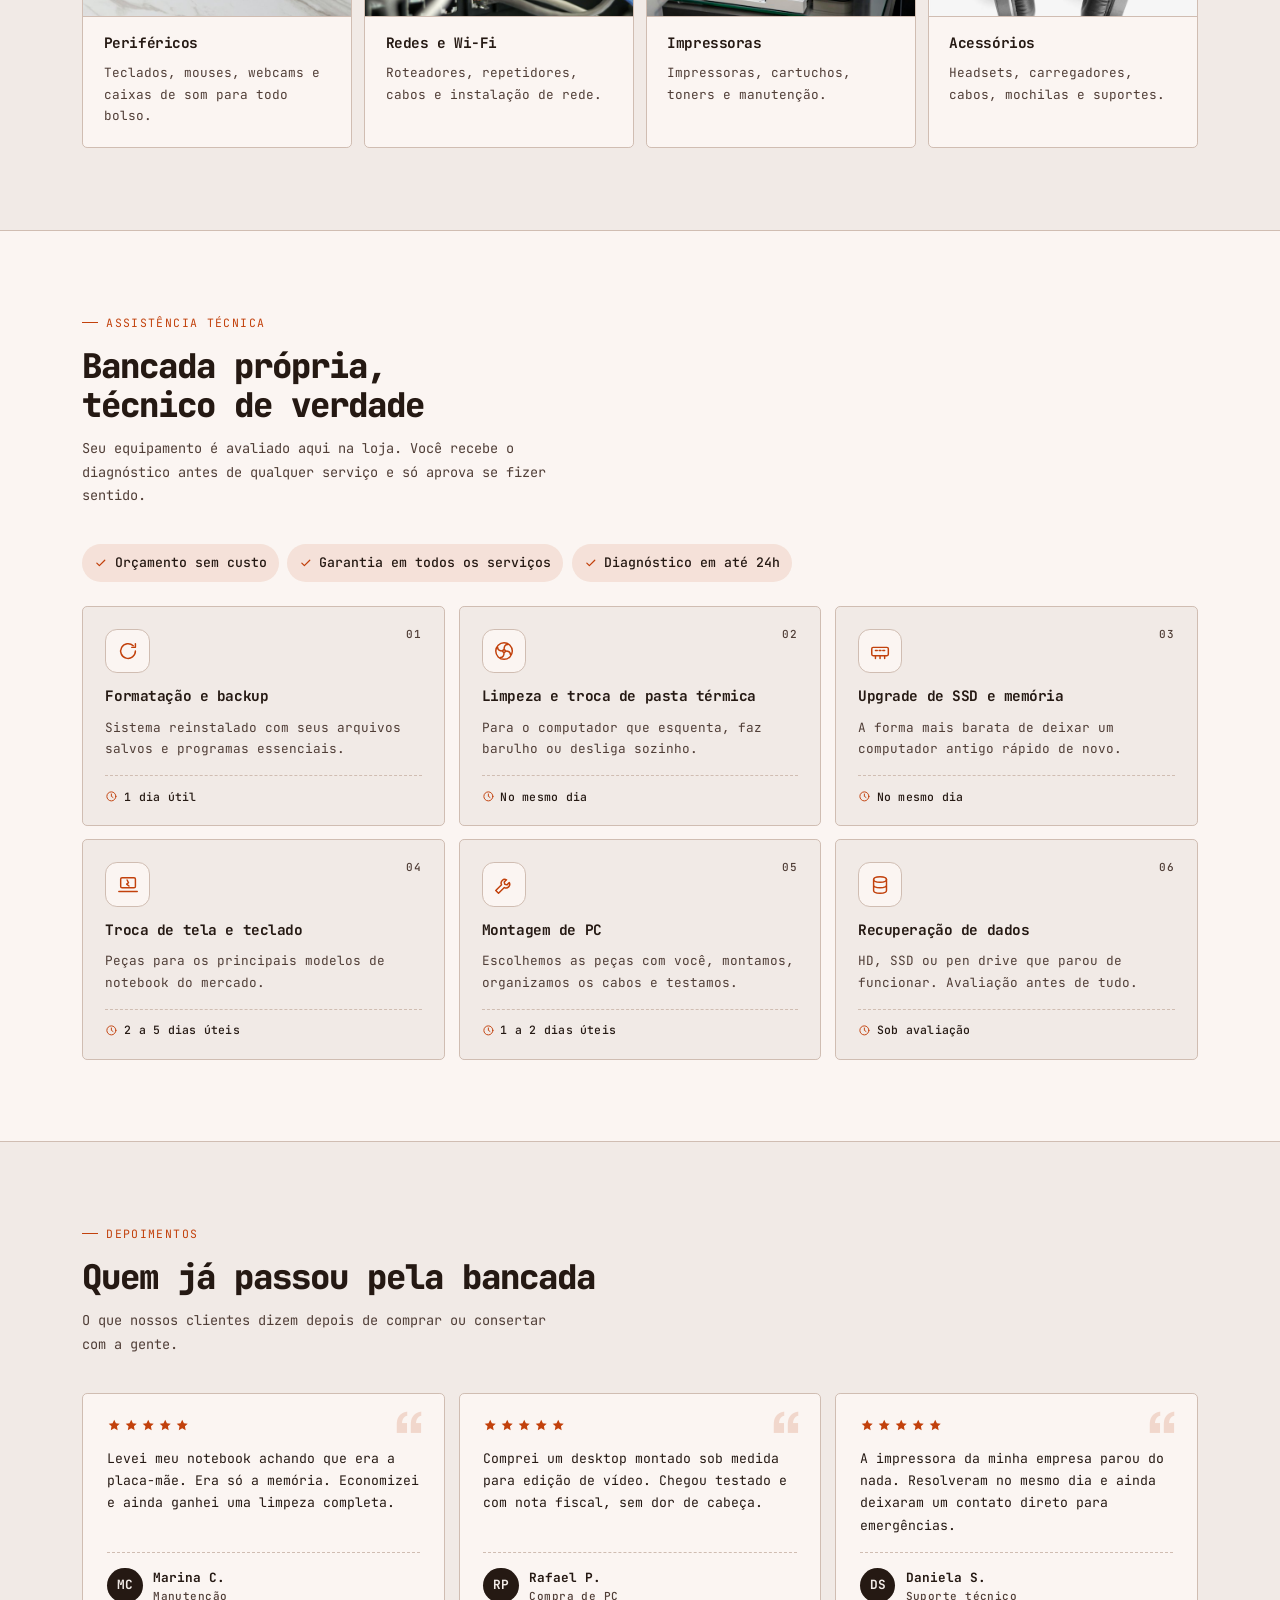
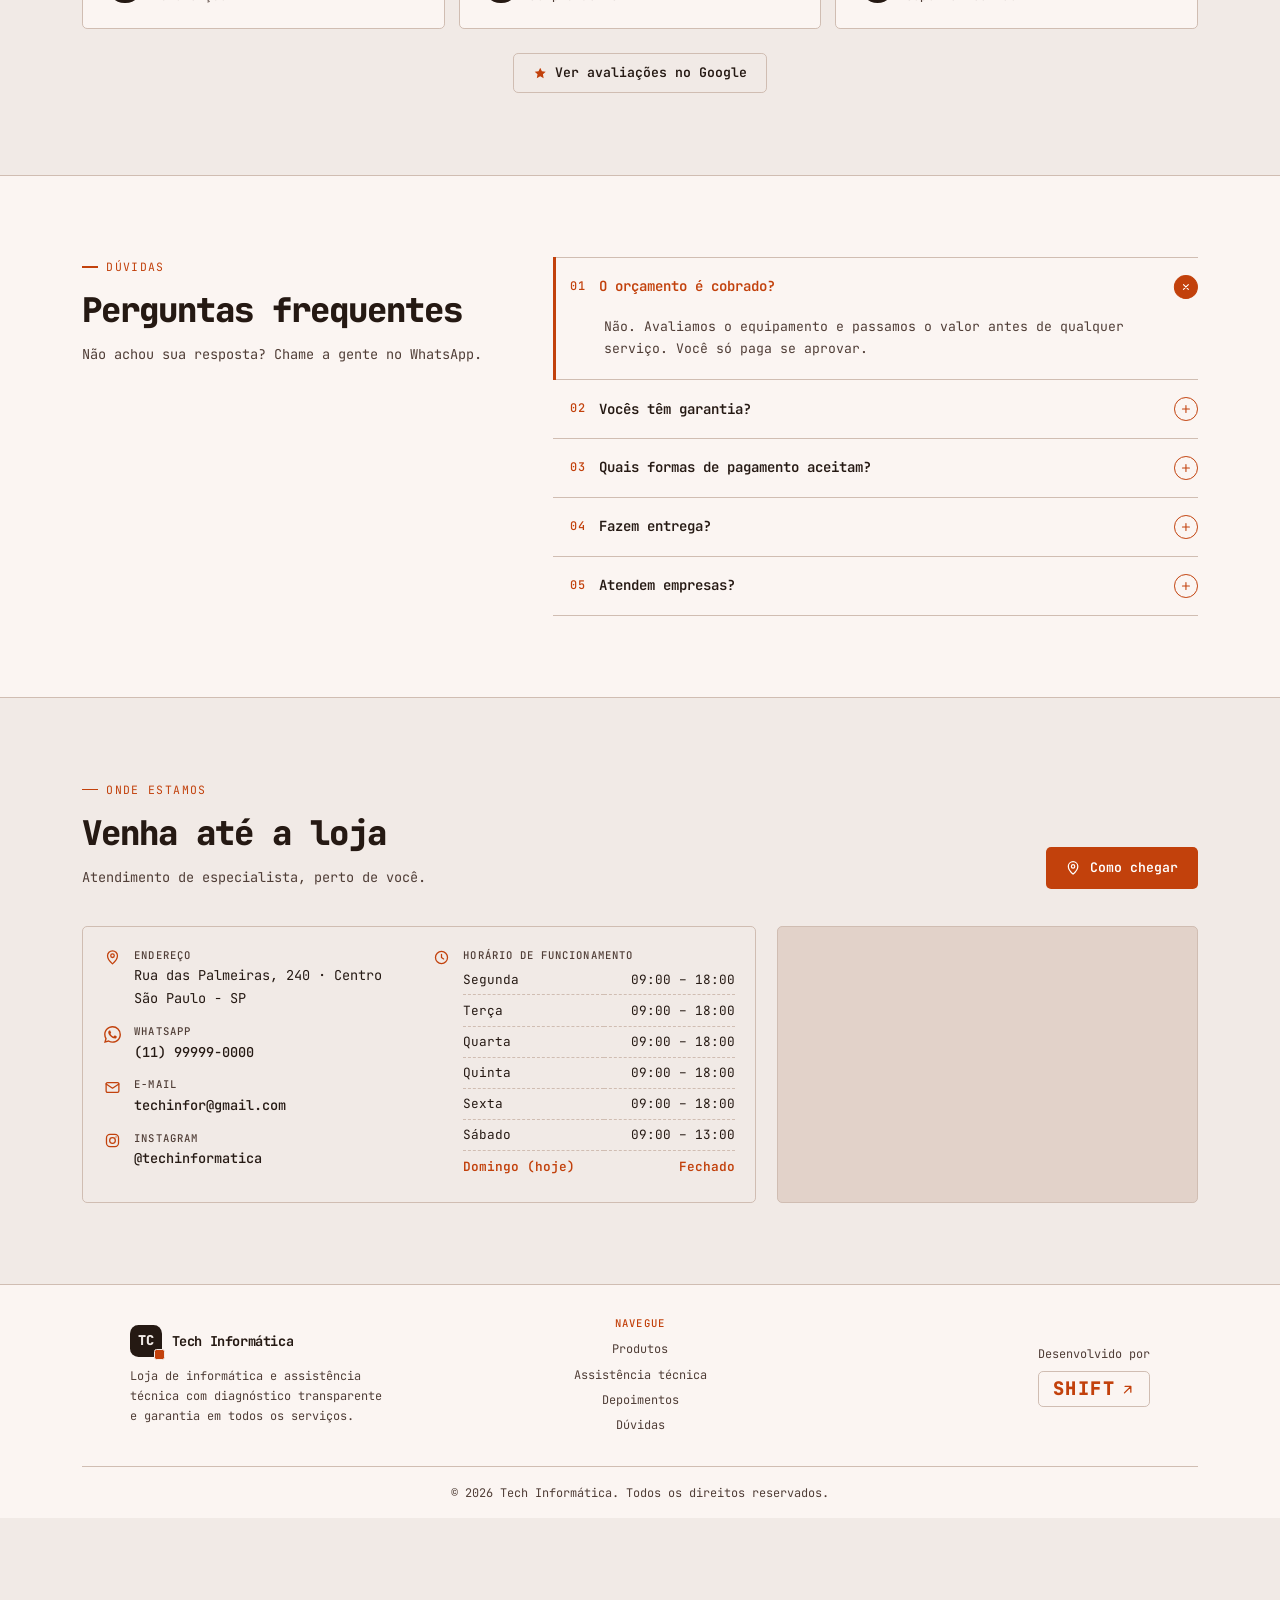
==== commit a6576fc2: "Rodapé: links do Navegue um embaixo do outro, centralizados Arquivos na versão ?v=6.  Co-Authored-By" ====
--- a/index.html
+++ b/index.html
@@ -27,9 +27,9 @@
 <!-- Archivo só para as aspas decorativas dos depoimentos (baixa apenas esse caractere) -->
 <link rel="stylesheet" href="https://fonts.googleapis.com/css2?family=Archivo:wght@800&text=%E2%80%9C&display=swap">
 <!-- ?v=N: suba o número a cada atualização para o navegador baixar os arquivos novos na hora (sem esperar o cache) -->
-<link rel="stylesheet" href="css/estilo.css?v=5">
+<link rel="stylesheet" href="css/estilo.css?v=6">
 <!-- Aplica o tema salvo antes de desenhar a página (evita "piscar") -->
-<script src="js/tema-inicial.js?v=5"></script>
+<script src="js/tema-inicial.js?v=6"></script>
 </head>
 <body>
 
@@ -376,7 +376,7 @@
 </div>
 
 <!-- Dados da loja (edite este arquivo para cada cliente) e funcionamento da página -->
-<script src="js/config.js?v=5"></script>
-<script src="js/script.js?v=5"></script>
+<script src="js/config.js?v=6"></script>
+<script src="js/script.js?v=6"></script>
 </body>
 </html>
--- a/css/estilo.css
+++ b/css/estilo.css
@@ -425,8 +425,7 @@
 /* Links das seções: duas colunas curtas, entre a marca e o crédito */
 .rodape-links{display:flex;flex-direction:column;align-items:center;text-align:center}
 .rodape-links h4{font:500 12.5px/1.4 var(--fonte-mono);letter-spacing:.12em;text-transform:uppercase;color:var(--destaque);margin-bottom:10px}
-.rodape-links ul{display:grid;grid-template-columns:repeat(2,auto);gap:6px 28px;list-style:none;margin:0;padding:0;text-align:center}
-.rodape-links li:last-child:nth-child(odd){grid-column:1/-1} /* número ímpar de links: o último fica centralizado sozinho */
+.rodape-links ul{display:flex;flex-direction:column;align-items:center;gap:6px;list-style:none;margin:0;padding:0;text-align:center}
 .rodape-links a{color:var(--texto-suave);white-space:nowrap;transition:color .2s ease}
 .rodape-links a:hover{color:var(--destaque)}
 /* Notebook menor: margem dos dois lados (o crédito fica longe dos botões flutuantes e o Navegue continua no meio) */
@@ -472,7 +471,7 @@
   .rodape-conteudo{display:grid;grid-template-columns:auto auto;grid-template-areas:"marca lado" "links links";justify-content:center;align-items:center;gap:0;padding-block:28px 22px;border-bottom:1px solid var(--linha)}
   .rodape-marca{grid-area:marca}.rodape-lado{grid-area:lado}
   .rodape-links{grid-area:links;margin-top:20px;padding:18px 0 0;border-top:1px solid var(--linha)}
-  .rodape-links ul{gap:8px 28px}
+  .rodape-links ul{gap:8px}
   .rodape-marca{padding:0 18px 0 0;align-items:flex-start;text-align:left}
   .rodape-marca .logo-nome{white-space:normal;line-height:1.25}
   .rodape-lado{padding:0 0 0 18px;border-left:1px solid var(--linha)}
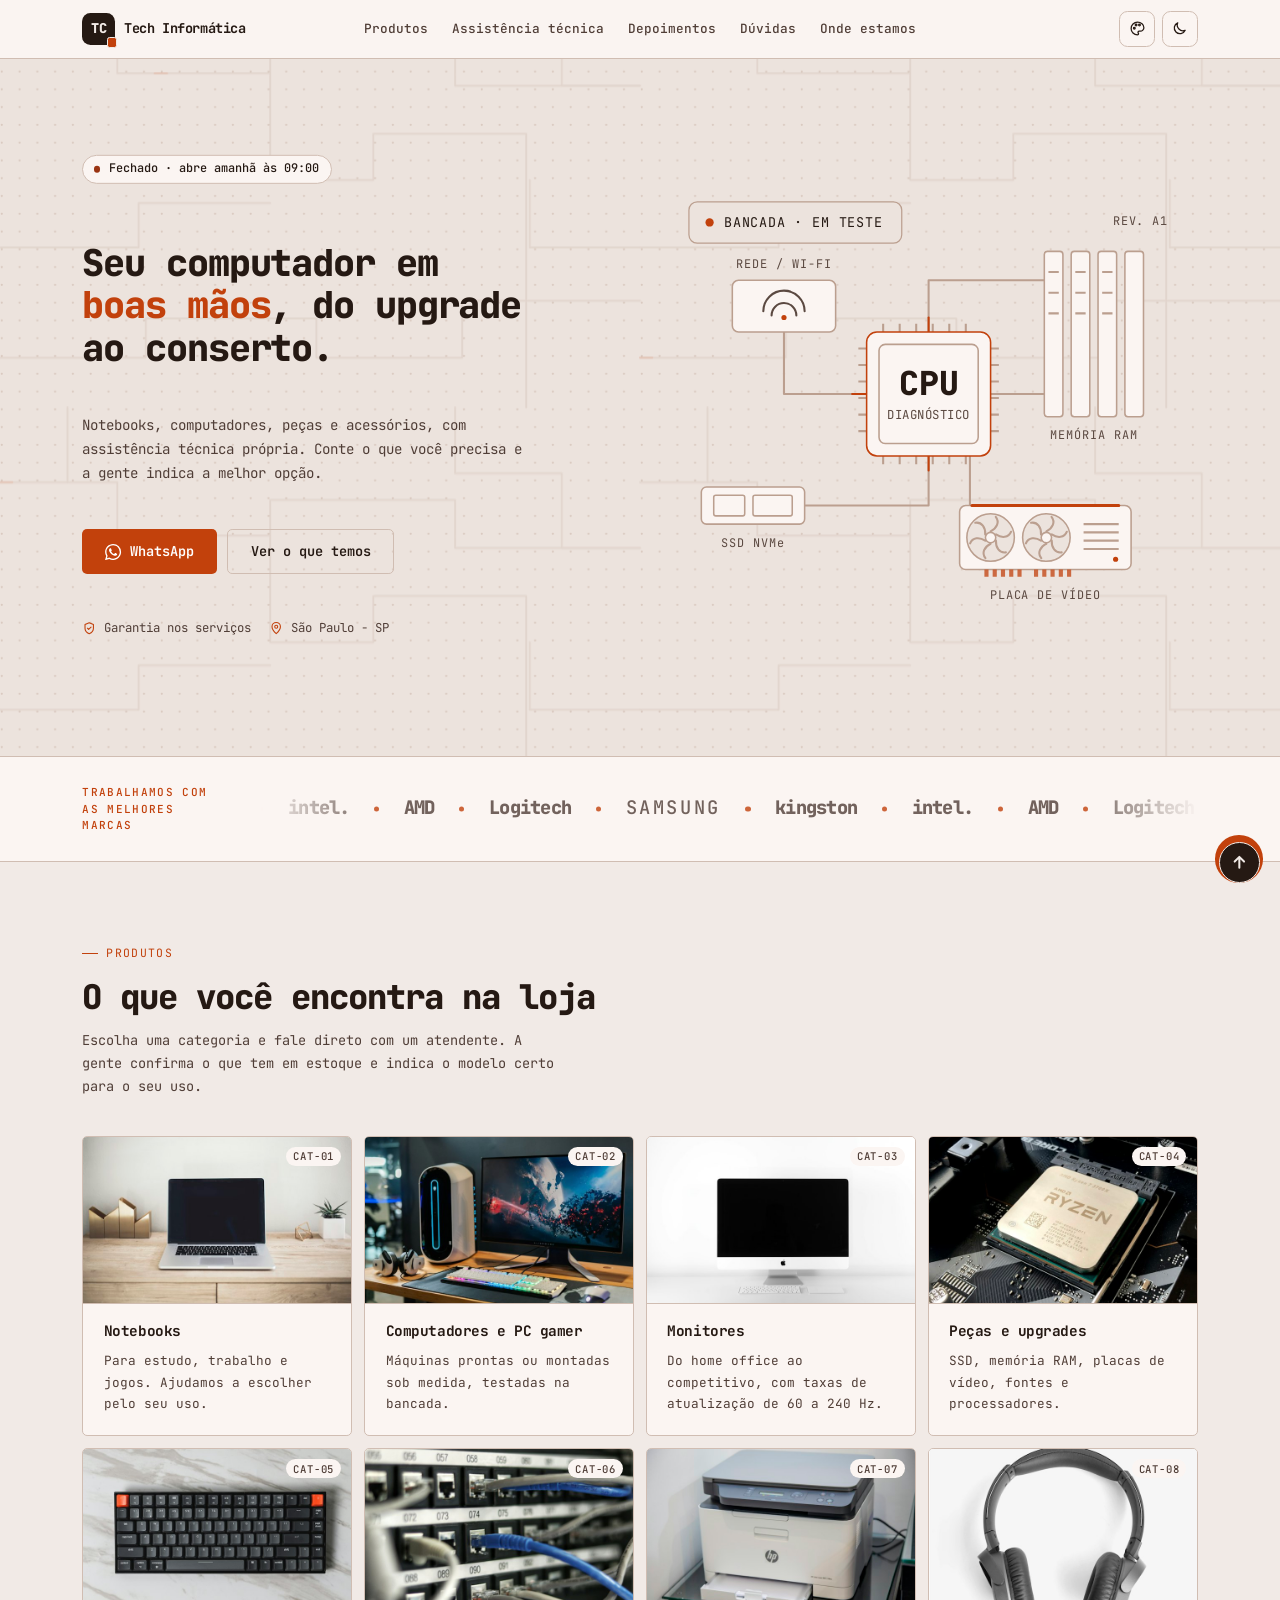
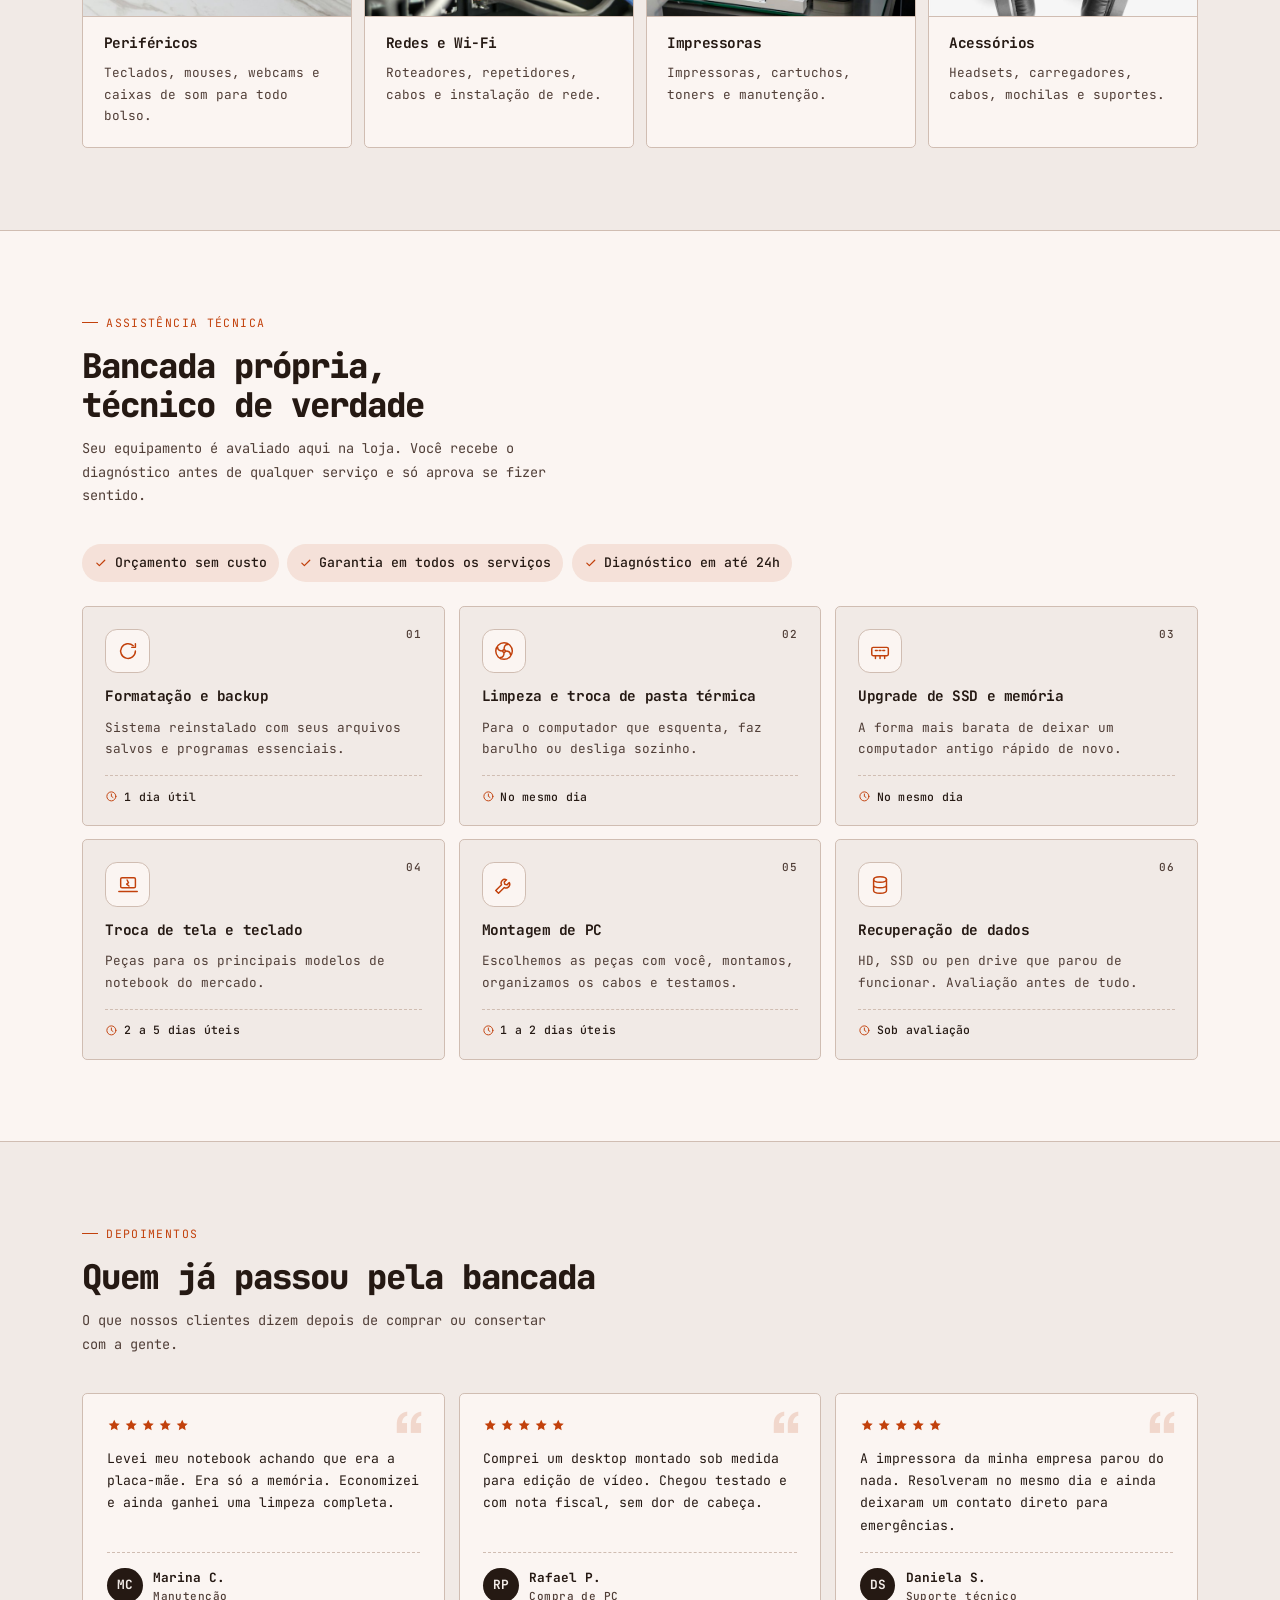
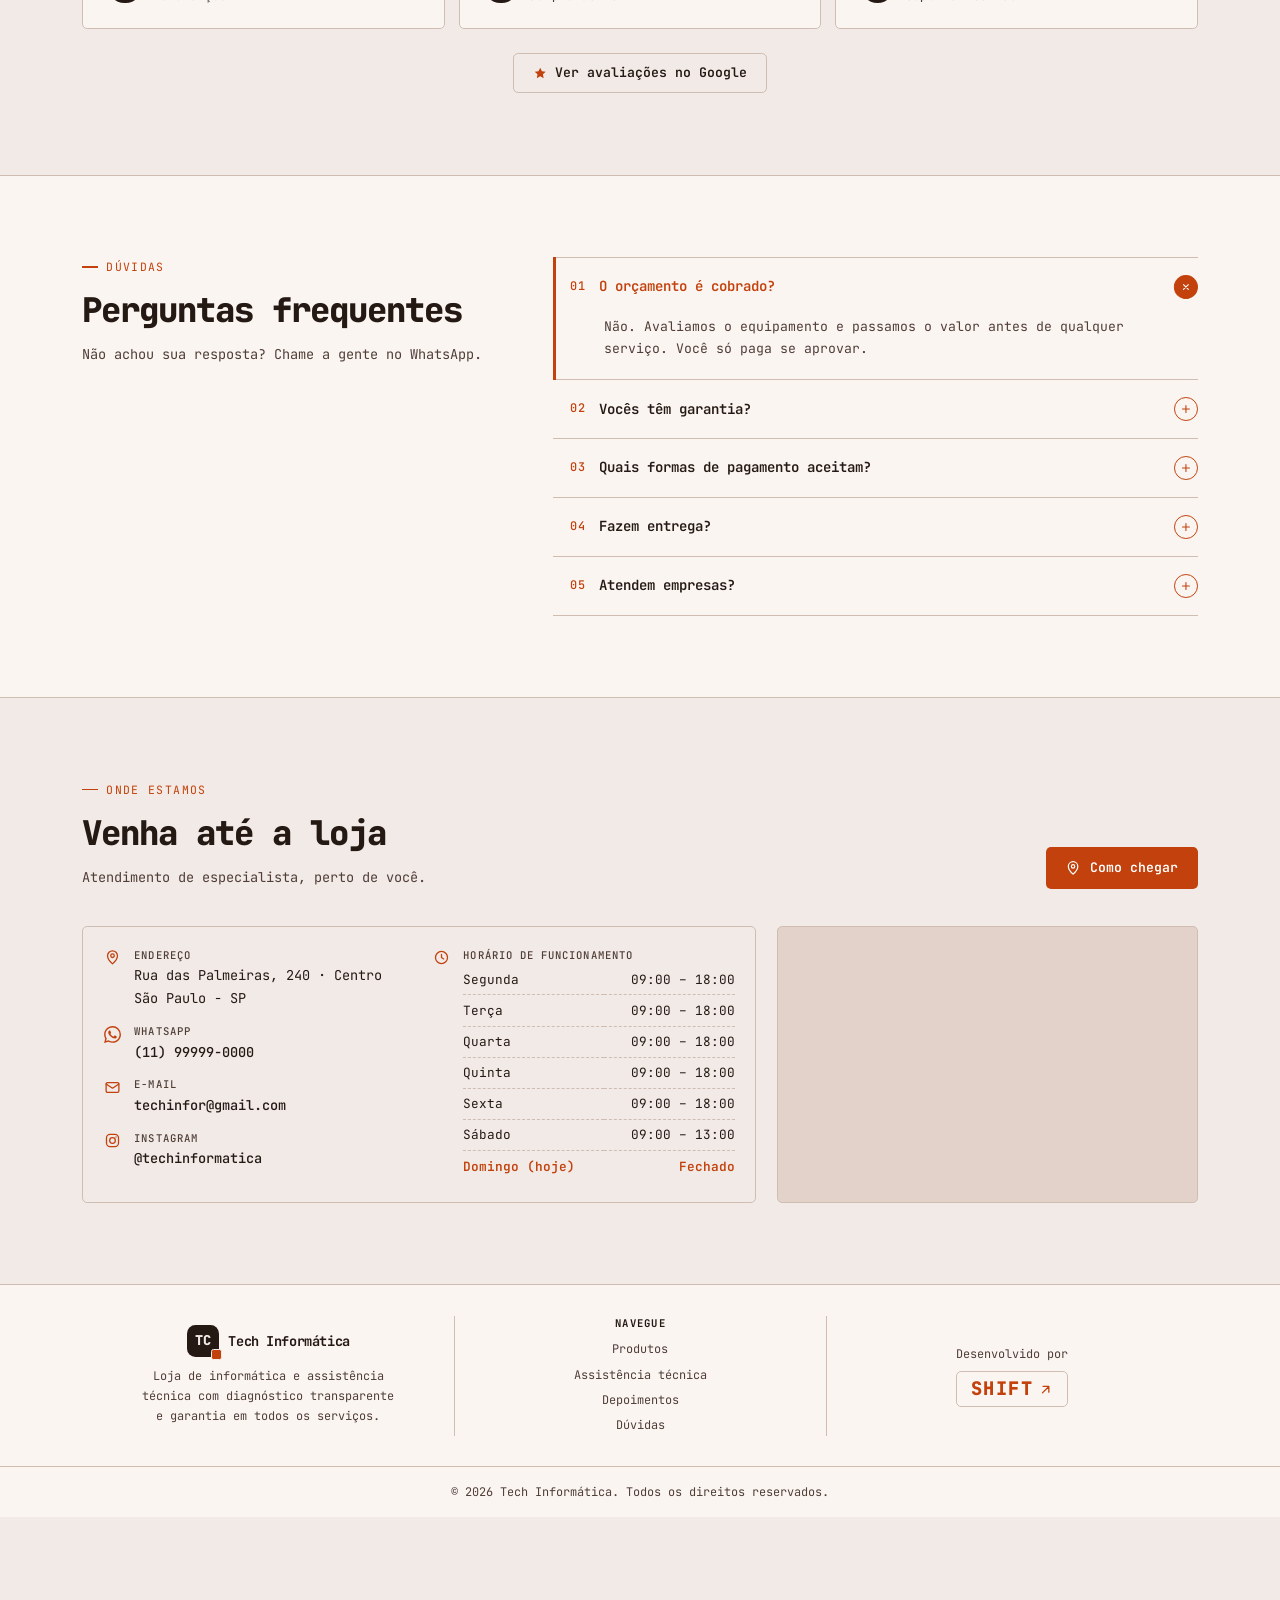
==== commit 4c757028: "Rodapé em três colunas iguais e centralizadas, com linhas divisórias Marca | Navegue | Desenvolvido " ====
--- a/index.html
+++ b/index.html
@@ -27,9 +27,9 @@
 <!-- Archivo só para as aspas decorativas dos depoimentos (baixa apenas esse caractere) -->
 <link rel="stylesheet" href="https://fonts.googleapis.com/css2?family=Archivo:wght@800&text=%E2%80%9C&display=swap">
 <!-- ?v=N: suba o número a cada atualização para o navegador baixar os arquivos novos na hora (sem esperar o cache) -->
-<link rel="stylesheet" href="css/estilo.css?v=6">
+<link rel="stylesheet" href="css/estilo.css?v=7">
 <!-- Aplica o tema salvo antes de desenhar a página (evita "piscar") -->
-<script src="js/tema-inicial.js?v=6"></script>
+<script src="js/tema-inicial.js?v=7"></script>
 </head>
 <body>
 
@@ -376,7 +376,7 @@
 </div>
 
 <!-- Dados da loja (edite este arquivo para cada cliente) e funcionamento da página -->
-<script src="js/config.js?v=6"></script>
-<script src="js/script.js?v=6"></script>
+<script src="js/config.js?v=7"></script>
+<script src="js/script.js?v=7"></script>
 </body>
 </html>
--- a/css/estilo.css
+++ b/css/estilo.css
@@ -416,21 +416,23 @@
 /* Rodapé */
 /* Rodapé: dois blocos lado a lado e centralizados (marca e frase | crédito da agência); embaixo, os direitos */
 .rodape{background:var(--superficie);border-top:1px solid var(--linha);font-size:15px;color:var(--texto-suave)}
-/* Marca na esquerda, Navegue no meio da tela e crédito na direita (as colunas laterais têm a mesma largura) */
-.rodape-conteudo{display:grid;grid-template-columns:minmax(0,1fr) auto minmax(0,1fr);align-items:center;gap:40px;padding-block:36px;font-size:14px}
-.rodape-marca{display:flex;flex-direction:column;align-items:flex-start;gap:10px;min-width:0;justify-self:start}
+/* Três colunas iguais (marca | Navegue | crédito), cada uma centralizada e separada por linhas verticais */
+.rodape{overflow:hidden}
+.rodape-conteudo{display:grid;grid-template-columns:repeat(3,minmax(0,1fr));align-items:stretch;padding-block:36px;font-size:14px}
+.rodape-conteudo>*{display:flex;flex-direction:column;align-items:center;justify-content:center;text-align:center;min-width:0;padding-inline:32px}
+.rodape-conteudo>*+*{border-left:1px solid var(--linha)}
+.rodape-marca{gap:10px}
 .rodape-marca .logo{color:var(--texto)}
 .rodape-frase{max-width:400px;text-wrap:balance}
-.rodape-lado{display:flex;flex-direction:column;align-items:center;gap:12px;justify-self:end}
+.rodape-lado{gap:12px}
 /* Links das seções: duas colunas curtas, entre a marca e o crédito */
-.rodape-links{display:flex;flex-direction:column;align-items:center;text-align:center}
-.rodape-links h4{font:500 12.5px/1.4 var(--fonte-mono);letter-spacing:.12em;text-transform:uppercase;color:var(--destaque);margin-bottom:10px}
+.rodape-links h4{font:700 12.5px/1.4 var(--fonte-mono);letter-spacing:.12em;text-transform:uppercase;color:var(--texto);margin-bottom:10px}
 .rodape-links ul{display:flex;flex-direction:column;align-items:center;gap:6px;list-style:none;margin:0;padding:0;text-align:center}
 .rodape-links a{color:var(--texto-suave);white-space:nowrap;transition:color .2s ease}
 .rodape-links a:hover{color:var(--destaque)}
-/* Notebook menor: margem dos dois lados (o crédito fica longe dos botões flutuantes e o Navegue continua no meio) */
-@media (min-width:1024px) and (max-width:1299px){.rodape-conteudo{padding-inline:56px;gap:28px}.rodape-frase{max-width:300px}}
-.rodape-direitos{font-size:14px;text-align:center;padding-block:18px calc(18px + env(safe-area-inset-bottom,0px));border-top:1px solid var(--linha)}
+/* Direitos embaixo, com a linha de cima indo de ponta a ponta da tela */
+.rodape-direitos{position:relative;font-size:14px;text-align:center;padding-block:18px calc(18px + env(safe-area-inset-bottom,0px))}
+.rodape-direitos::before{content:"";position:absolute;top:0;left:-100vw;right:-100vw;border-top:1px solid var(--linha)}
 .redes{display:flex;gap:10px}
 .redes a{width:40px;height:40px;border-radius:10px;border:1px solid var(--linha);display:grid;place-items:center;color:var(--texto);transition:color .2s ease,border-color .2s ease}
 .redes a:hover{color:var(--destaque);border-color:var(--destaque)}
@@ -462,6 +464,7 @@
   .rodape-marca{order:1;align-items:center;padding:36px 0 0}
   .rodape-links{order:2;padding:24px 0 0;border-left:0}
   .rodape-direitos{order:3;max-width:250px;border-top:0;padding-block:22px}
+  .rodape-direitos::before{display:none}
   .rodape-lado{order:4;padding:0 0 calc(50px + env(safe-area-inset-bottom,0px));border-left:0}
 }
 /* Celular: sem a frase; logo e crédito lado a lado, separados por uma linha, e os direitos embaixo */
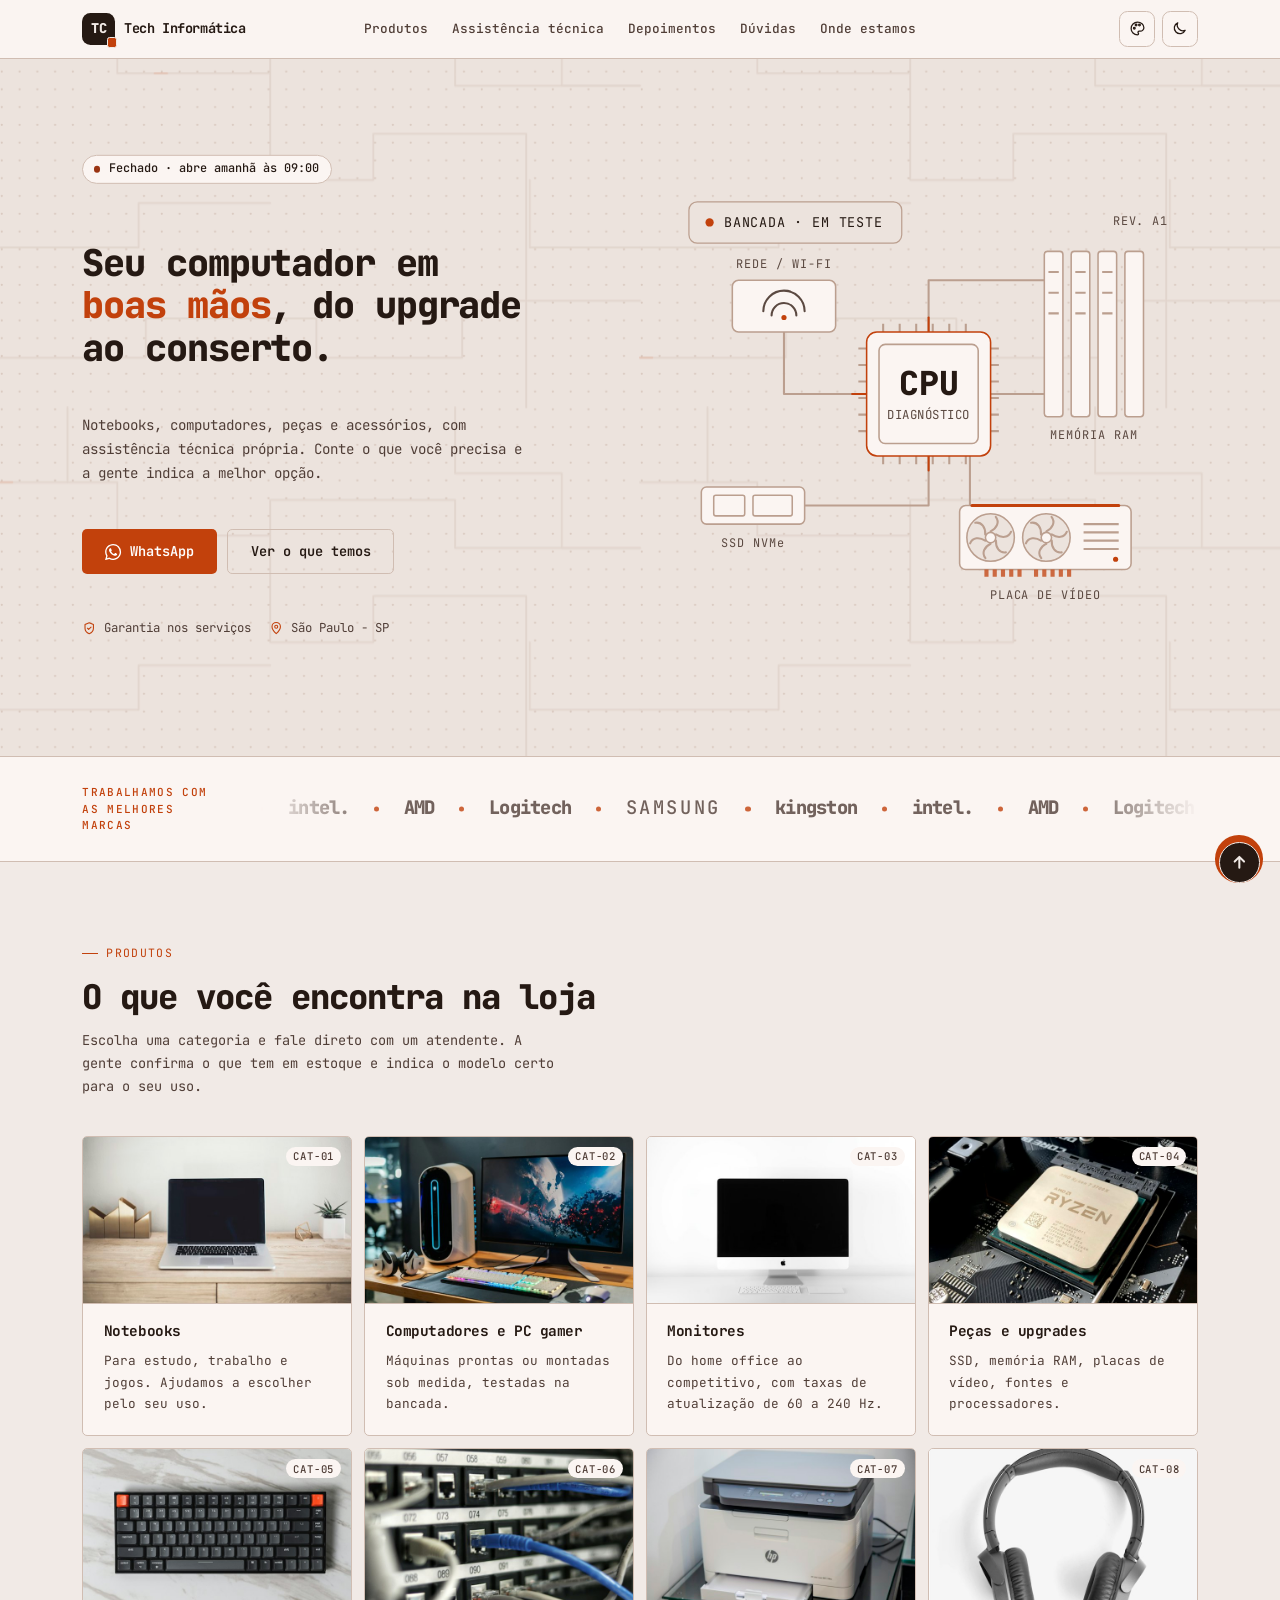
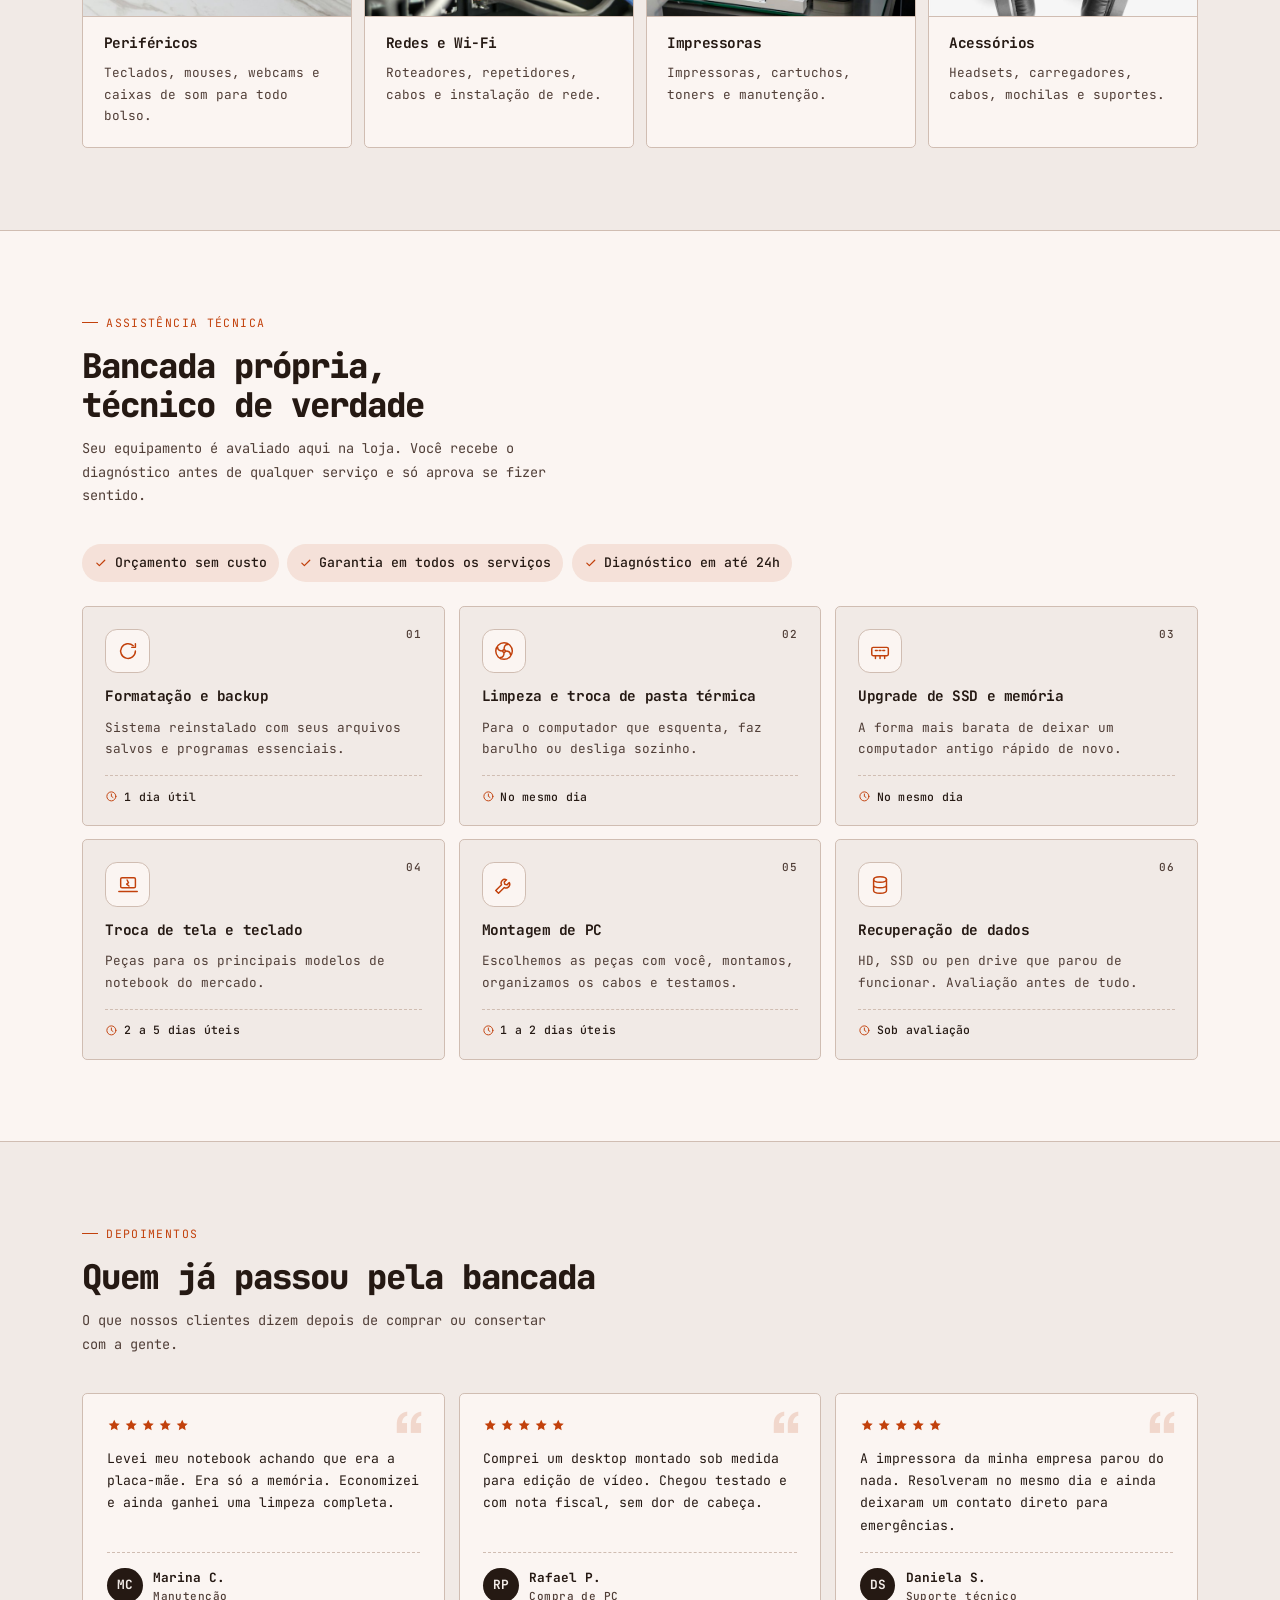
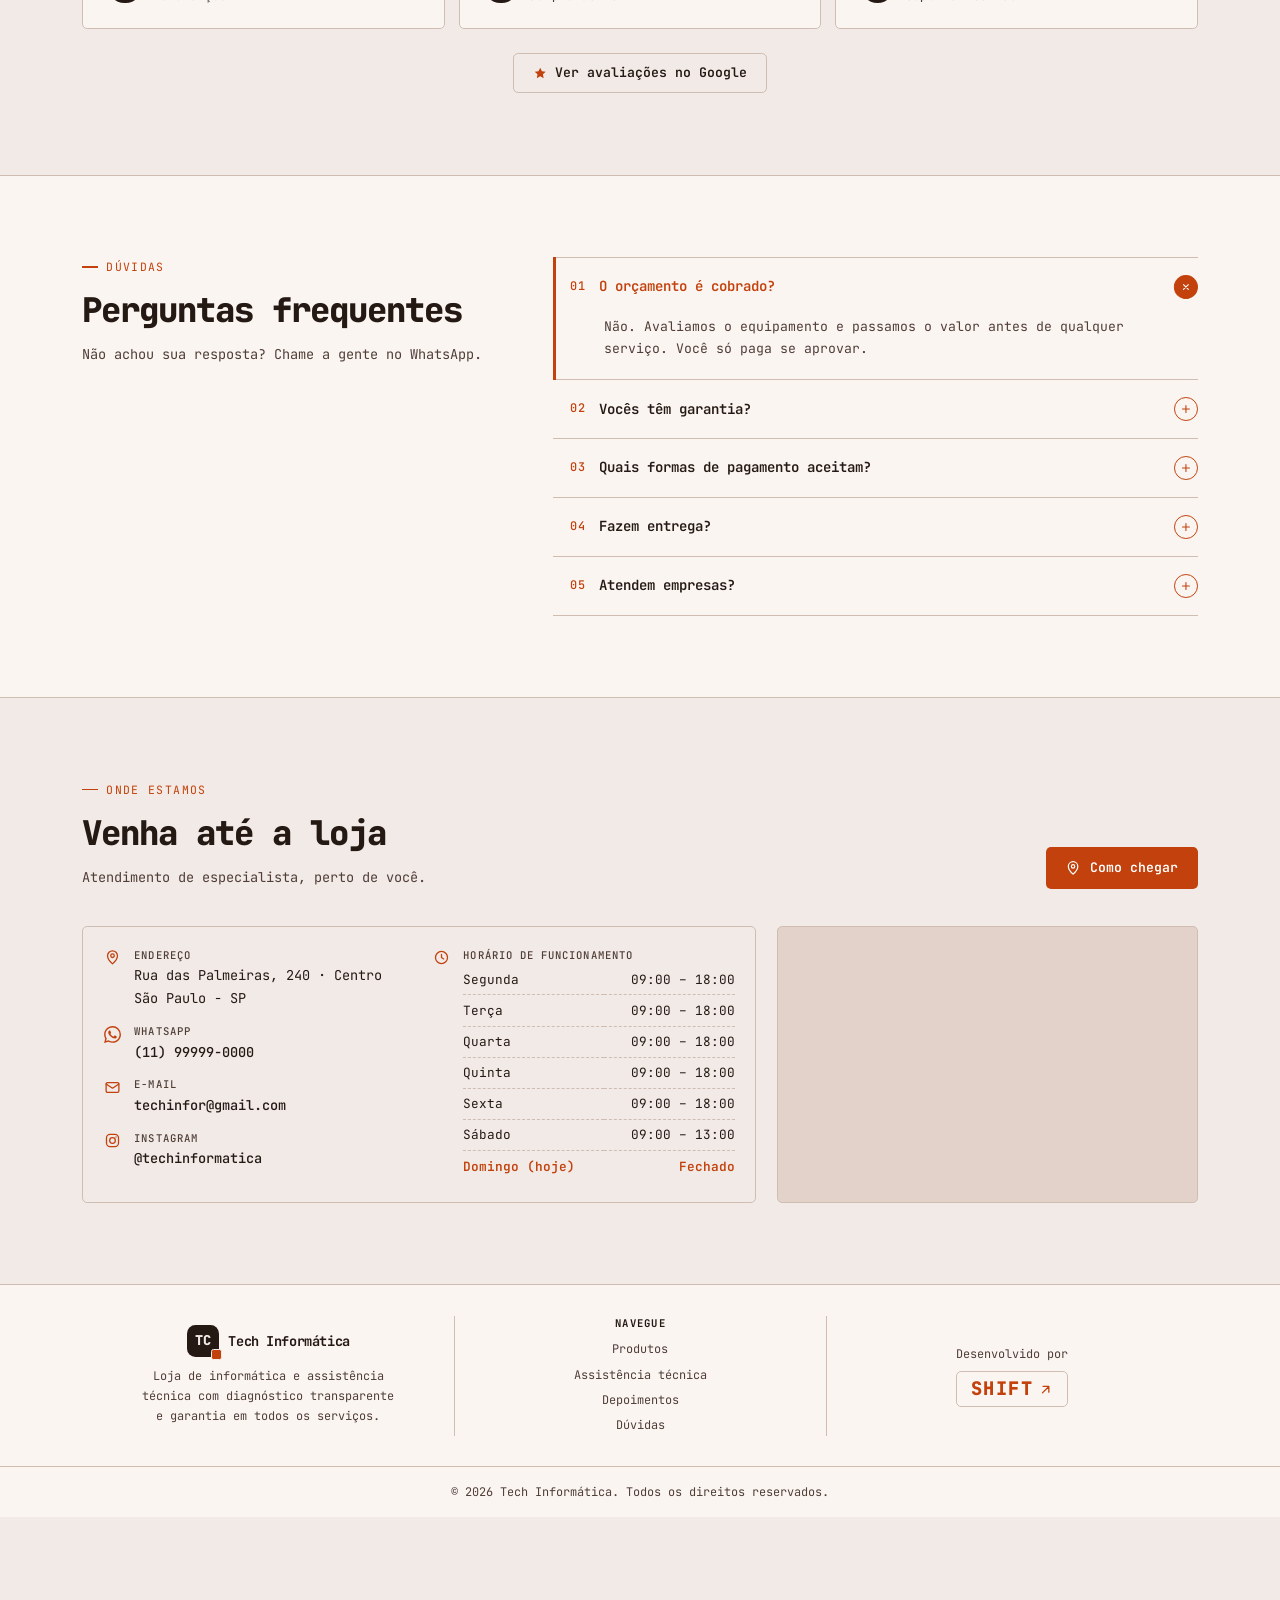
==== commit 4d5c76b8: "Amarelo do modo claro: #E2A90B, com texto escuro nos botões Arquivos na versão ?v=9.  Co-Authored-By" ====
--- a/index.html
+++ b/index.html
@@ -27,9 +27,9 @@
 <!-- Archivo só para as aspas decorativas dos depoimentos (baixa apenas esse caractere) -->
 <link rel="stylesheet" href="https://fonts.googleapis.com/css2?family=Archivo:wght@800&text=%E2%80%9C&display=swap">
 <!-- ?v=N: suba o número a cada atualização para o navegador baixar os arquivos novos na hora (sem esperar o cache) -->
-<link rel="stylesheet" href="css/estilo.css?v=7">
+<link rel="stylesheet" href="css/estilo.css?v=9">
 <!-- Aplica o tema salvo antes de desenhar a página (evita "piscar") -->
-<script src="js/tema-inicial.js?v=7"></script>
+<script src="js/tema-inicial.js?v=9"></script>
 </head>
 <body>
 
@@ -376,7 +376,7 @@
 </div>
 
 <!-- Dados da loja (edite este arquivo para cada cliente) e funcionamento da página -->
-<script src="js/config.js?v=7"></script>
-<script src="js/script.js?v=7"></script>
+<script src="js/config.js?v=9"></script>
+<script src="js/script.js?v=9"></script>
 </body>
 </html>
--- a/css/estilo.css
+++ b/css/estilo.css
@@ -479,9 +479,8 @@
   .rodape-marca .logo-nome{white-space:normal;line-height:1.25}
   .rodape-lado{padding:0 0 0 18px;border-left:1px solid var(--linha)}
   #credito a{font-size:18px;padding:7px 12px}
-  /* Direitos alinhados à esquerda: ficam longe dos botões flutuantes, que ficam à direita */
-  .rodape-direitos{font-size:13px;max-width:none;margin:0;text-align:left;padding:16px 0 calc(84px + env(safe-area-inset-bottom,0px));border-top:0}
-  .rodape-direitos{width:min(100%,232px)}
+  /* Direitos centralizados, sem espaço sobrando no fim da página */
+  .rodape-direitos{font-size:13px;max-width:228px;margin:0 auto;text-align:center;padding:16px 0 calc(20px + env(safe-area-inset-bottom,0px));border-top:0}
 }
 
 @media (prefers-reduced-motion:reduce){
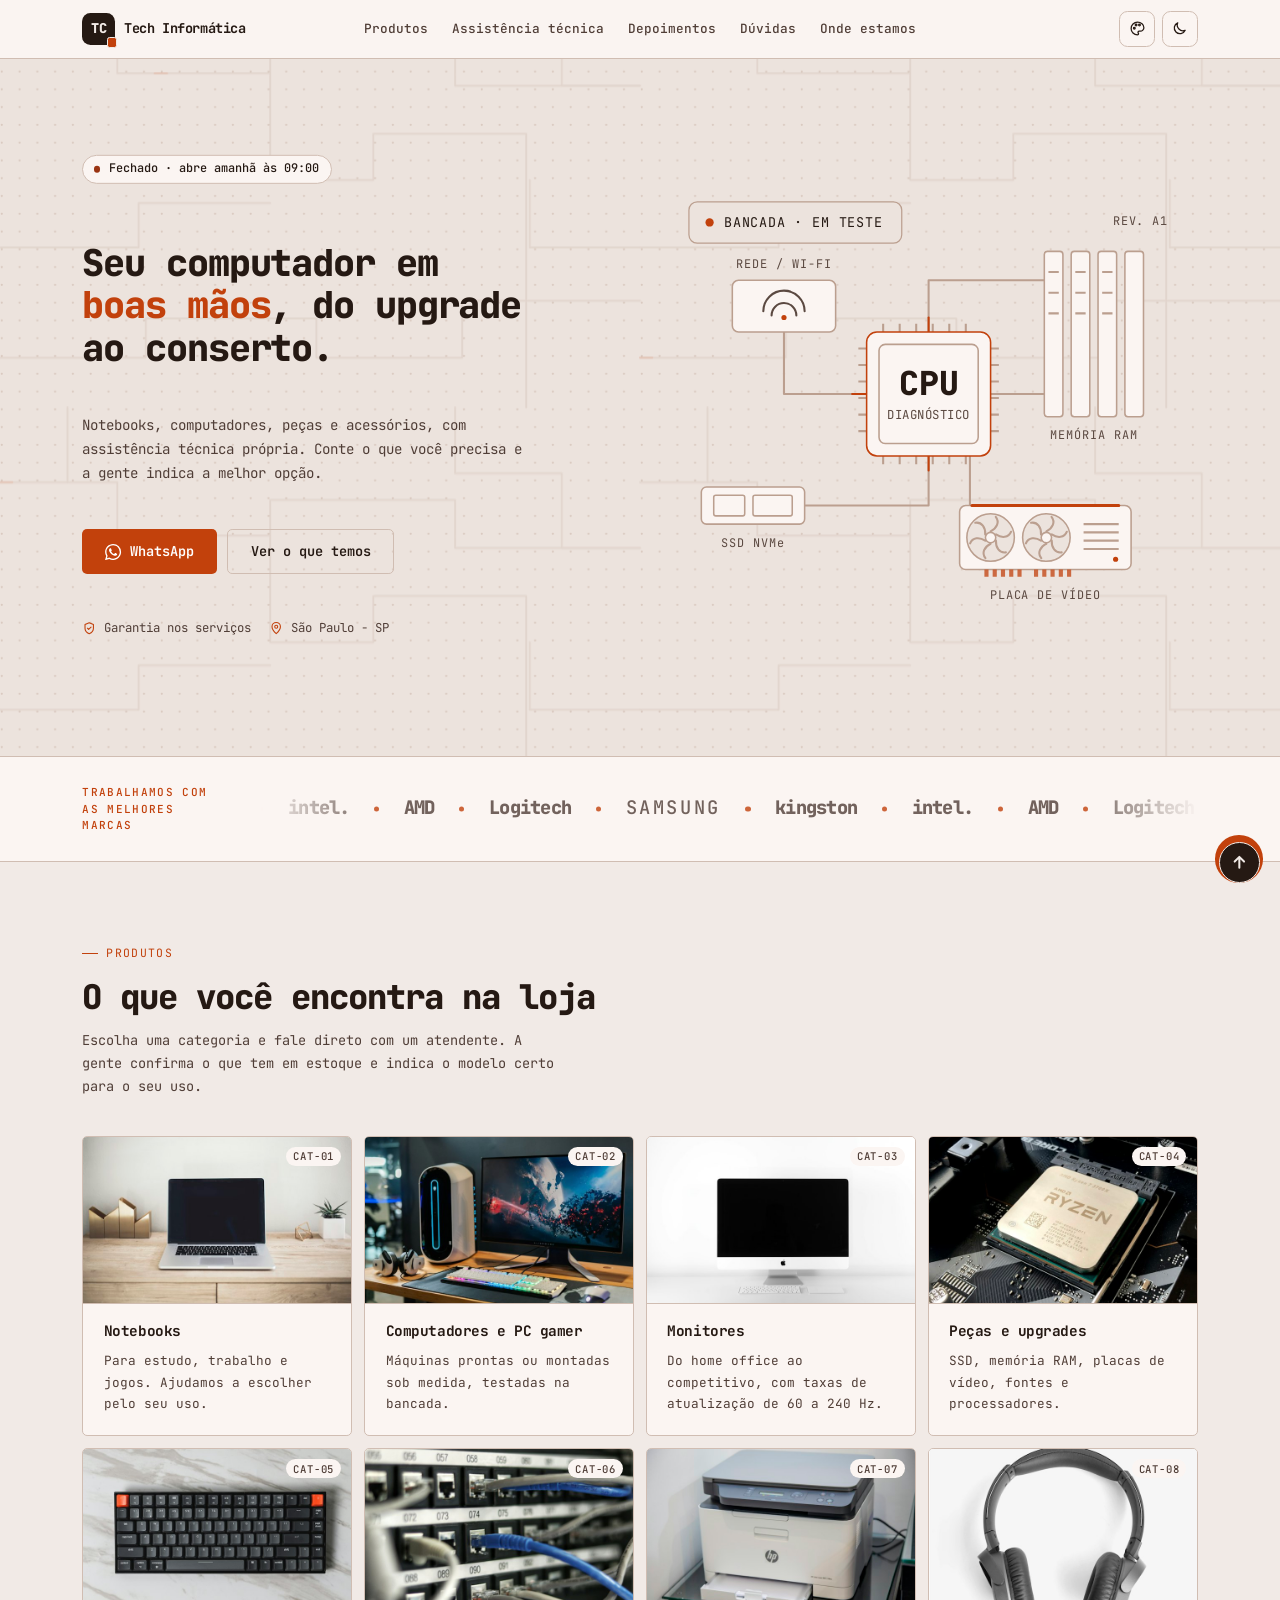
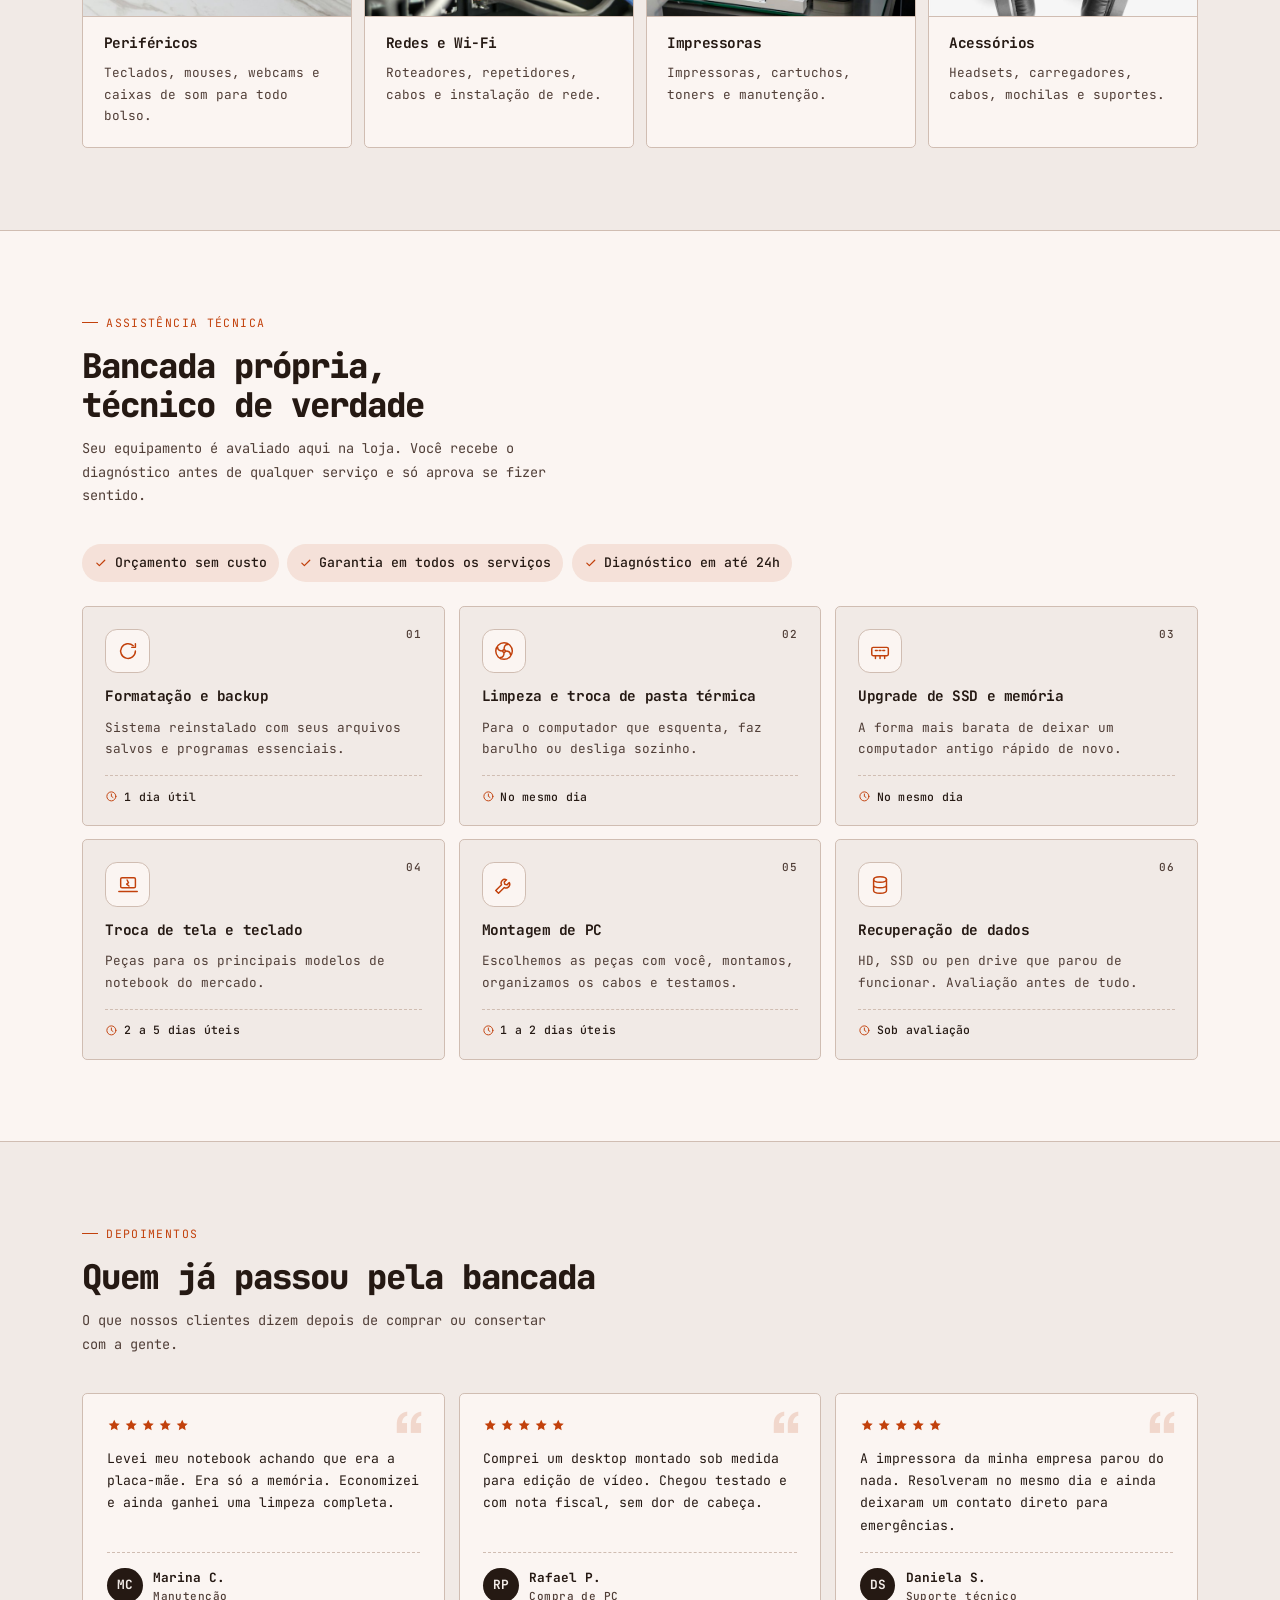
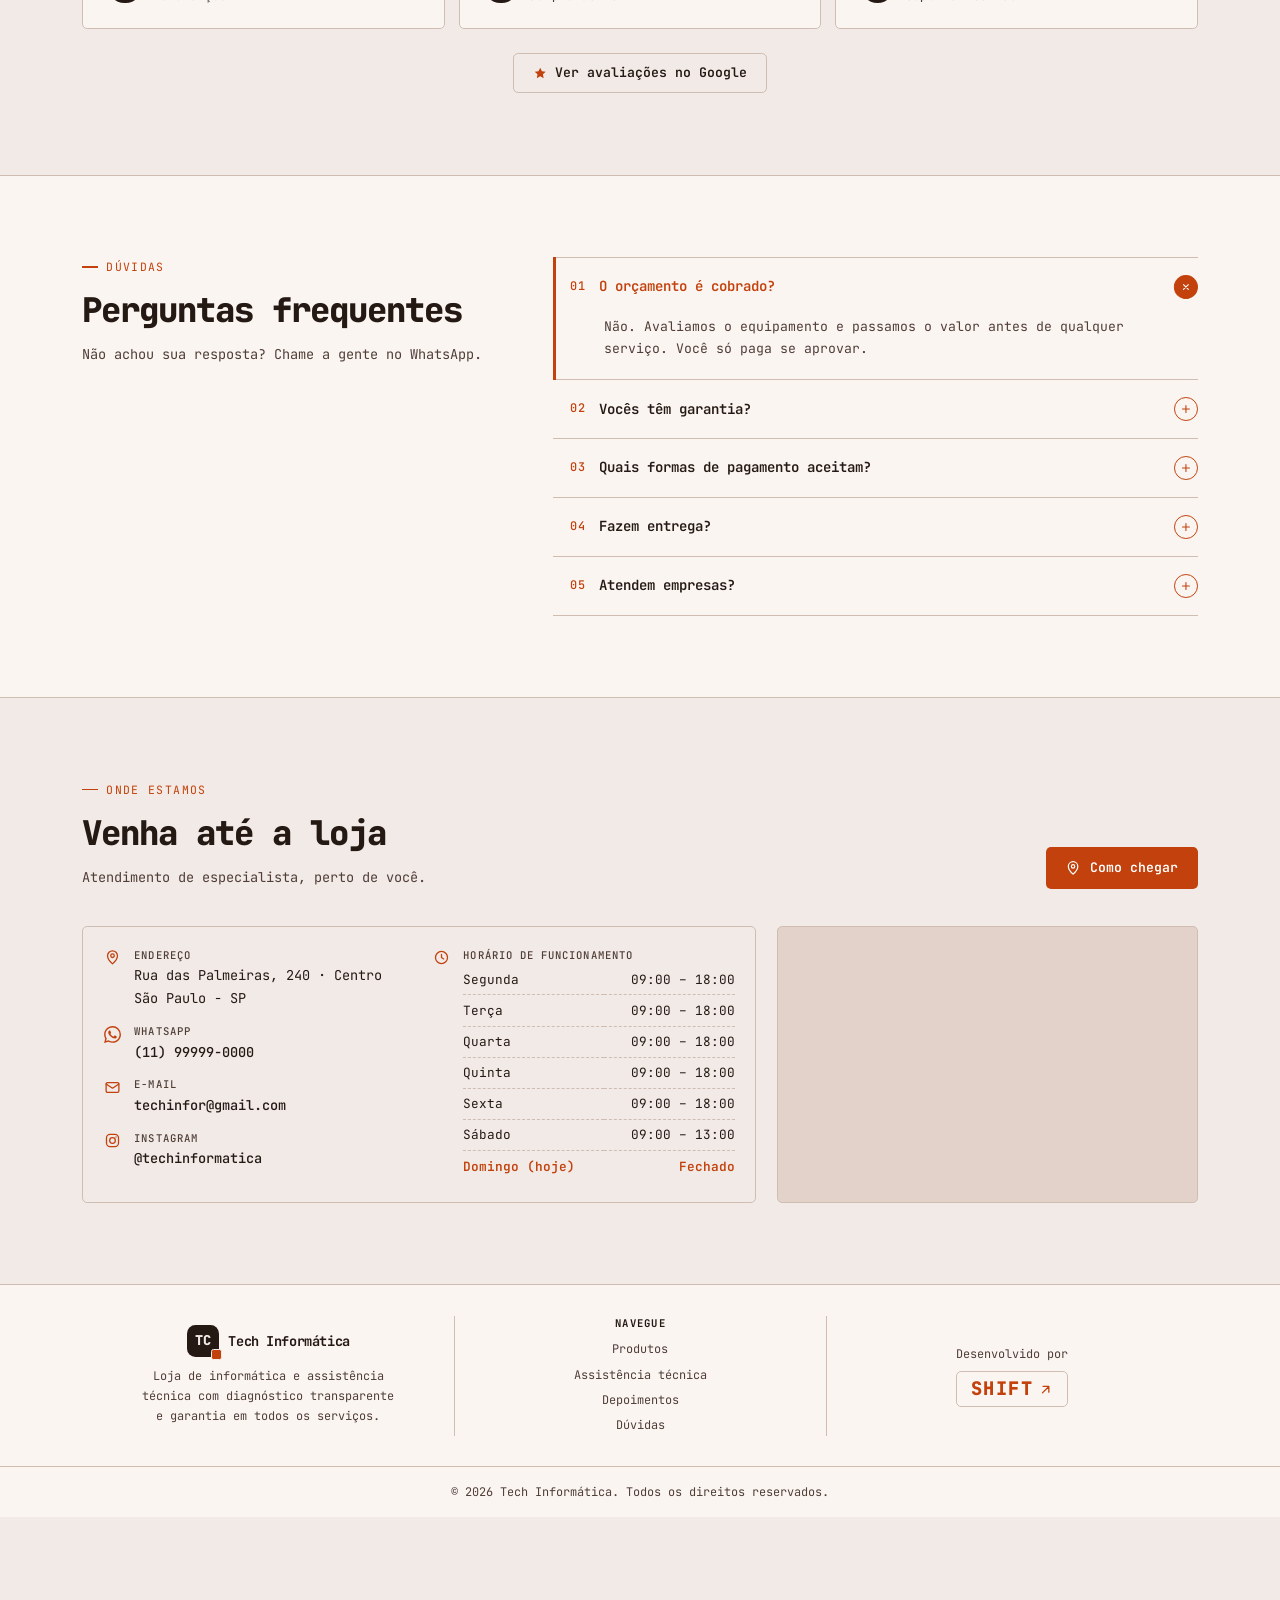
==== commit 299497b7: "Amarelo com três tons: destaque #E2A90B, texto #7A5800 e letra do botão #2B1D00 - nova variável --de" ====
--- a/index.html
+++ b/index.html
@@ -27,9 +27,9 @@
 <!-- Archivo só para as aspas decorativas dos depoimentos (baixa apenas esse caractere) -->
 <link rel="stylesheet" href="https://fonts.googleapis.com/css2?family=Archivo:wght@800&text=%E2%80%9C&display=swap">
 <!-- ?v=N: suba o número a cada atualização para o navegador baixar os arquivos novos na hora (sem esperar o cache) -->
-<link rel="stylesheet" href="css/estilo.css?v=9">
+<link rel="stylesheet" href="css/estilo.css?v=10">
 <!-- Aplica o tema salvo antes de desenhar a página (evita "piscar") -->
-<script src="js/tema-inicial.js?v=9"></script>
+<script src="js/tema-inicial.js?v=10"></script>
 </head>
 <body>
 
@@ -376,7 +376,7 @@
 </div>
 
 <!-- Dados da loja (edite este arquivo para cada cliente) e funcionamento da página -->
-<script src="js/config.js?v=9"></script>
-<script src="js/script.js?v=9"></script>
+<script src="js/config.js?v=10"></script>
+<script src="js/script.js?v=10"></script>
 </body>
 </html>
--- a/css/estilo.css
+++ b/css/estilo.css
@@ -10,6 +10,9 @@
   --linha:color-mix(in srgb,var(--destaque) 15%,#D3D3CF);
   --sobre-destaque:#FFFFFF;
   --destaque-suave:color-mix(in srgb,var(--destaque) 11%,transparent);
+  /* Texto na cor de destaque (links, títulos pequenos, item ativo): igual à cor de destaque,
+     a não ser que a cor escolhida seja clara demais para texto (ex.: amarelo, que define a sua) */
+  --destaque-texto:var(--destaque);
   --aberto:#15803D;
   --fechado:#9A3412;
   --placa:color-mix(in srgb,var(--destaque) 7%,#EFEFED);
@@ -29,7 +32,7 @@
 @media (prefers-color-scheme: dark){
   :root:not([data-tema="claro"]){
     --fundo:color-mix(in srgb,var(--destaque) 2.5%,#0F1012); --superficie:color-mix(in srgb,var(--destaque) 3%,#16171A); --superficie-2:color-mix(in srgb,var(--destaque) 4%,#1E1F23); --texto:color-mix(in srgb,var(--destaque) 3%,#F0F0F0); --texto-suave:color-mix(in srgb,var(--destaque) 6%,#A6A6A6); --linha:color-mix(in srgb,var(--destaque) 8%,#2A2B2F);
-    --destaque:#FF8A50; --sobre-destaque:#1B0D04;
+    --destaque:#FF8A50; --sobre-destaque:#1B0D04; --destaque-texto:var(--destaque);
     --aberto:#4ADE80; --fechado:#FDBA74;
     --placa:color-mix(in srgb,var(--destaque) 2.5%,#0A0B0D); --placa-2:color-mix(in srgb,var(--destaque) 3.5%,#131416); --placa-linha:color-mix(in srgb,var(--destaque) 12%,#2A2B2F); --placa-texto:var(--texto); --placa-suave:color-mix(in srgb,var(--destaque) 6%,#9C9C9C);
     --brilho:rgba(255,255,255,.22);
@@ -38,7 +41,7 @@
 }
 :root[data-tema="escuro"]{
   --fundo:color-mix(in srgb,var(--destaque) 2.5%,#0F1012); --superficie:color-mix(in srgb,var(--destaque) 3%,#16171A); --superficie-2:color-mix(in srgb,var(--destaque) 4%,#1E1F23); --texto:color-mix(in srgb,var(--destaque) 3%,#F0F0F0); --texto-suave:color-mix(in srgb,var(--destaque) 6%,#A6A6A6); --linha:color-mix(in srgb,var(--destaque) 8%,#2A2B2F);
-  --destaque:#FF8A50; --sobre-destaque:#1B0D04;
+  --destaque:#FF8A50; --sobre-destaque:#1B0D04; --destaque-texto:var(--destaque);
   --aberto:#4ADE80; --fechado:#FDBA74;
   --placa:color-mix(in srgb,var(--destaque) 2.5%,#0A0B0D); --placa-2:color-mix(in srgb,var(--destaque) 3.5%,#131416); --placa-linha:color-mix(in srgb,var(--destaque) 12%,#2A2B2F); --placa-texto:var(--texto); --placa-suave:color-mix(in srgb,var(--destaque) 6%,#9C9C9C);
   --brilho:rgba(255,255,255,.22);
@@ -71,7 +74,7 @@
 
 .conteudo{max-width:1440px;margin:0 auto;padding-left:max(clamp(24px,5vw,80px),env(safe-area-inset-left,0px));padding-right:max(clamp(24px,5vw,80px),env(safe-area-inset-right,0px))}
 
-.sobretitulo{font-family:var(--fonte-mono);font-size:13.5px;letter-spacing:.12em;text-transform:uppercase;color:var(--destaque);display:flex;align-items:center;gap:10px}
+.sobretitulo{font-family:var(--fonte-mono);font-size:13.5px;letter-spacing:.12em;text-transform:uppercase;color:var(--destaque-texto);display:flex;align-items:center;gap:10px}
 .sobretitulo::before{content:"";width:18px;height:1.5px;background:currentColor}
 
 /* Botões */
@@ -100,7 +103,7 @@
 @media (prefers-reduced-motion: reduce){.botao::before,.botao-principal::after{transition:none}.botao-principal:hover svg{animation:none}}
 /* Contorno: no hover, o fundo ganha um tom suave da cor de destaque (esmaecendo, sem bloco correndo) */
 .botao-contorno{border-color:var(--linha);color:var(--texto);background-color:transparent;transition:background-color .3s ease,border-color .25s ease,color .25s ease}
-.botao-contorno:hover{border-color:var(--destaque);color:var(--destaque);background-color:var(--destaque-suave)}
+.botao-contorno:hover{border-color:var(--destaque);color:var(--destaque-texto);background-color:var(--destaque-suave)}
 .botao-contorno:active{filter:brightness(.92)}
 
 /* Cabeçalho */
@@ -116,8 +119,8 @@
 .menu{display:flex;gap:4px;justify-self:center}
 .menu a{text-decoration:none;font-size:15px;font-weight:500;color:var(--texto-suave);padding:8px 12px;border-radius:8px}
 .menu a{transition:color .2s ease,background .2s ease}
-.menu a:hover{color:var(--destaque);background:var(--destaque-suave)}
-.menu a.ativo{color:var(--destaque);background:var(--destaque-suave)}
+.menu a:hover{color:var(--destaque-texto);background:var(--destaque-suave)}
+.menu a.ativo{color:var(--destaque-texto);background:var(--destaque-suave)}
 .cabecalho-acoes{display:flex;align-items:center;gap:8px;justify-self:end}
 .botao-icone{width:42px;height:42px;border-radius:10px;border:1px solid var(--linha);background:var(--superficie);color:var(--texto);display:grid;place-items:center;cursor:pointer;flex:none}
 .botao-icone svg{width:20px;height:20px}
@@ -191,7 +194,7 @@
 .status{transition:border-color .2s ease}
 .status:hover{border-color:var(--destaque)}
 .abertura h1{font-size:clamp(26px,3.4vw,48px);font-weight:800}
-.abertura h1 em{font-style:normal;color:var(--destaque)}
+.abertura h1 em{font-style:normal;color:var(--destaque-texto)}
 .abertura-texto{font-size:clamp(15px,1.3vw,18px);color:var(--texto-suave);max-width:56ch}
 .abertura-botoes{display:flex;flex-wrap:wrap;gap:12px}
 .abertura .botao{padding:16px 26px;font-size:16px}
@@ -253,7 +256,7 @@
 /* Marcas */
 .marcas{background:var(--superficie);border-block:1px solid var(--linha)}
 .marcas .conteudo{display:flex;align-items:center;gap:16px 40px;padding-block:32px}
-.marcas-titulo{font:500 13px/1.5 var(--fonte-mono);letter-spacing:.12em;text-transform:uppercase;color:var(--destaque);max-width:170px;flex:none}
+.marcas-titulo{font:500 13px/1.5 var(--fonte-mono);letter-spacing:.12em;text-transform:uppercase;color:var(--destaque-texto);max-width:170px;flex:none}
 .marcas-trilho{flex:1;min-width:0;overflow:hidden;-webkit-mask-image:linear-gradient(90deg,transparent,#000 12%,#000 88%,transparent);mask-image:linear-gradient(90deg,transparent,#000 12%,#000 88%,transparent)}
 .marcas-lista{display:flex;align-items:center;width:max-content;animation:carrossel var(--duracao,30s) linear infinite}
 .marca{flex:none;padding-inline:32px;font:800 22px/1 var(--fonte-titulo);letter-spacing:-.04em;color:var(--texto-suave);opacity:.8;white-space:nowrap}
@@ -281,9 +284,9 @@
 /* Hover dos cards (sem sair do lugar): fundo ganha um leve tom da cor de destaque e o título acende */
 .categoria h3,.servico h3{transition:color .25s ease}
 :is(.categoria,.servico,.depoimento):hover{background-color:color-mix(in srgb,var(--destaque) 5%,var(--superficie))}
-:is(.categoria,.servico):hover h3{color:var(--destaque)}
+:is(.categoria,.servico):hover h3{color:var(--destaque-texto)}
 .categoria-codigo{transition:background-color .25s ease,color .25s ease}
-.categoria:hover .categoria-codigo{color:var(--destaque)}
+.categoria:hover .categoria-codigo{color:var(--destaque-texto)}
 .categoria.com-foto:hover .categoria-codigo{background:var(--destaque);color:var(--sobre-destaque)}
 .categoria-icone{transition:background-color .25s ease,color .25s ease}
 .categoria:hover .categoria-icone{background:var(--destaque);color:var(--sobre-destaque)}
@@ -326,7 +329,7 @@
 .servico-icone{width:52px;height:52px;border-radius:14px;background:var(--superficie);border:1px solid var(--linha);color:var(--destaque);display:grid;place-items:center;transition:background .2s ease,color .2s ease,border-color .2s ease}
 .servico-icone svg{width:26px;height:26px}
 .servico:hover .servico-icone{background:var(--destaque);color:var(--sobre-destaque);border-color:var(--destaque)}
-.servico:hover .servico-numero{color:var(--destaque)}
+.servico:hover .servico-numero{color:var(--destaque-texto)}
 .servico-numero{font:500 13px/1 var(--fonte-mono);color:var(--texto-suave);letter-spacing:.08em}
 .servico h3{font-size:17px;font-weight:700;margin-top:4px}
 .servico p{color:var(--texto-suave);font-size:15px;flex:1}
@@ -376,9 +379,9 @@
 .pergunta{position:relative;padding-left:20px;border-bottom:1px solid var(--linha)}
 .pergunta::before{content:"";position:absolute;left:0;top:-1px;bottom:-1px;width:3px;background:var(--destaque);transform:scaleY(0);transform-origin:top;transition:transform .45s ease}
 .pergunta.aberto::before{transform:scaleY(1)}
-.pergunta-numero{flex:none;font:500 14px/1 var(--fonte-mono);color:var(--destaque);letter-spacing:.06em}
+.pergunta-numero{flex:none;font:500 14px/1 var(--fonte-mono);color:var(--destaque-texto);letter-spacing:.06em}
 .pergunta-texto{flex:1;transition:color .45s ease}
-.pergunta-botao:hover .pergunta-texto,.pergunta.aberto .pergunta-texto{color:var(--destaque)}
+.pergunta-botao:hover .pergunta-texto,.pergunta.aberto .pergunta-texto{color:var(--destaque-texto)}
 .pergunta-botao{all:unset;box-sizing:border-box;width:100%;cursor:pointer;display:flex;justify-content:flex-start;gap:16px;align-items:center;padding:20px 0;font:600 16.5px/1.4 var(--fonte-texto);color:var(--texto)}
 .pergunta-botao:focus-visible{outline:2px solid var(--destaque);outline-offset:3px;border-radius:4px}
 .pergunta-botao span.mais{flex:none;width:28px;height:28px;border-radius:50%;border:1px solid var(--destaque);color:var(--destaque);display:grid;place-items:center;transition:transform .45s ease,background .45s ease,color .45s ease,border-color .45s ease}
@@ -399,12 +402,12 @@
 .info-linha svg{width:20px;height:20px;color:var(--destaque);margin-top:2px}
 .info-linha small{display:block;font:500 12.5px/1.4 var(--fonte-mono);letter-spacing:.1em;text-transform:uppercase;color:var(--texto-suave);margin-bottom:2px}
 .info-linha a{text-decoration:none;font-weight:500;overflow-wrap:anywhere}
-.info-linha a:hover{color:var(--destaque)}
+.info-linha a:hover{color:var(--destaque-texto)}
 .horarios{width:100%;border-collapse:collapse;font-size:15px;font-variant-numeric:tabular-nums}
 .horarios td{padding:5px 0;border-bottom:1px dashed var(--linha)}
 .horarios td:last-child{text-align:right;font-family:var(--fonte-mono);font-size:15px}
 .horarios tr:last-child td{border-bottom:0}
-.horarios tr.hoje td{color:var(--destaque);font-weight:600}
+.horarios tr.hoje td{color:var(--destaque-texto);font-weight:600}
 .local-linha{display:grid;grid-template-columns:minmax(0,1.6fr) minmax(0,1fr);gap:24px;align-items:stretch}
 .local-cartao{display:grid;grid-template-columns:minmax(0,1fr) minmax(0,1fr);gap:20px 32px;align-items:start}
 .cartao-coluna{display:flex;flex-direction:column;gap:16px;min-width:0}
@@ -429,7 +432,7 @@
 .rodape-links h4{font:700 12.5px/1.4 var(--fonte-mono);letter-spacing:.12em;text-transform:uppercase;color:var(--texto);margin-bottom:10px}
 .rodape-links ul{display:flex;flex-direction:column;align-items:center;gap:6px;list-style:none;margin:0;padding:0;text-align:center}
 .rodape-links a{color:var(--texto-suave);white-space:nowrap;transition:color .2s ease}
-.rodape-links a:hover{color:var(--destaque)}
+.rodape-links a:hover{color:var(--destaque-texto)}
 /* Direitos embaixo, com a linha de cima indo de ponta a ponta da tela */
 .rodape-direitos{position:relative;font-size:14px;text-align:center;padding-block:18px calc(18px + env(safe-area-inset-bottom,0px))}
 .rodape-direitos::before{content:"";position:absolute;top:0;left:-100vw;right:-100vw;border-top:1px solid var(--linha)}
@@ -440,7 +443,7 @@
 .rodape a{text-decoration:none}
 /* Crédito da agência: ao lado do copyright, separado por um traço; no celular desce para baixo */
 #credito{display:flex;flex-direction:column;align-items:center;gap:8px;font-size:14px;color:var(--texto-suave);white-space:nowrap}
-#credito a{display:inline-flex;align-items:center;gap:6px;padding:9px 16px;border:1px solid var(--linha);border-radius:var(--raio-p);background:var(--superficie);font:800 22px/1 var(--fonte-titulo);letter-spacing:.08em;color:var(--destaque);transition:border-color .2s ease,background .2s ease,color .2s ease}
+#credito a{display:inline-flex;align-items:center;gap:6px;padding:9px 16px;border:1px solid var(--linha);border-radius:var(--raio-p);background:var(--superficie);font:800 22px/1 var(--fonte-titulo);letter-spacing:.08em;color:var(--destaque-texto);transition:border-color .2s ease,background .2s ease,color .2s ease}
 #credito a:hover{border-color:var(--destaque);background:var(--destaque);color:var(--sobre-destaque)}
 #credito svg{width:18px;height:18px}
 
